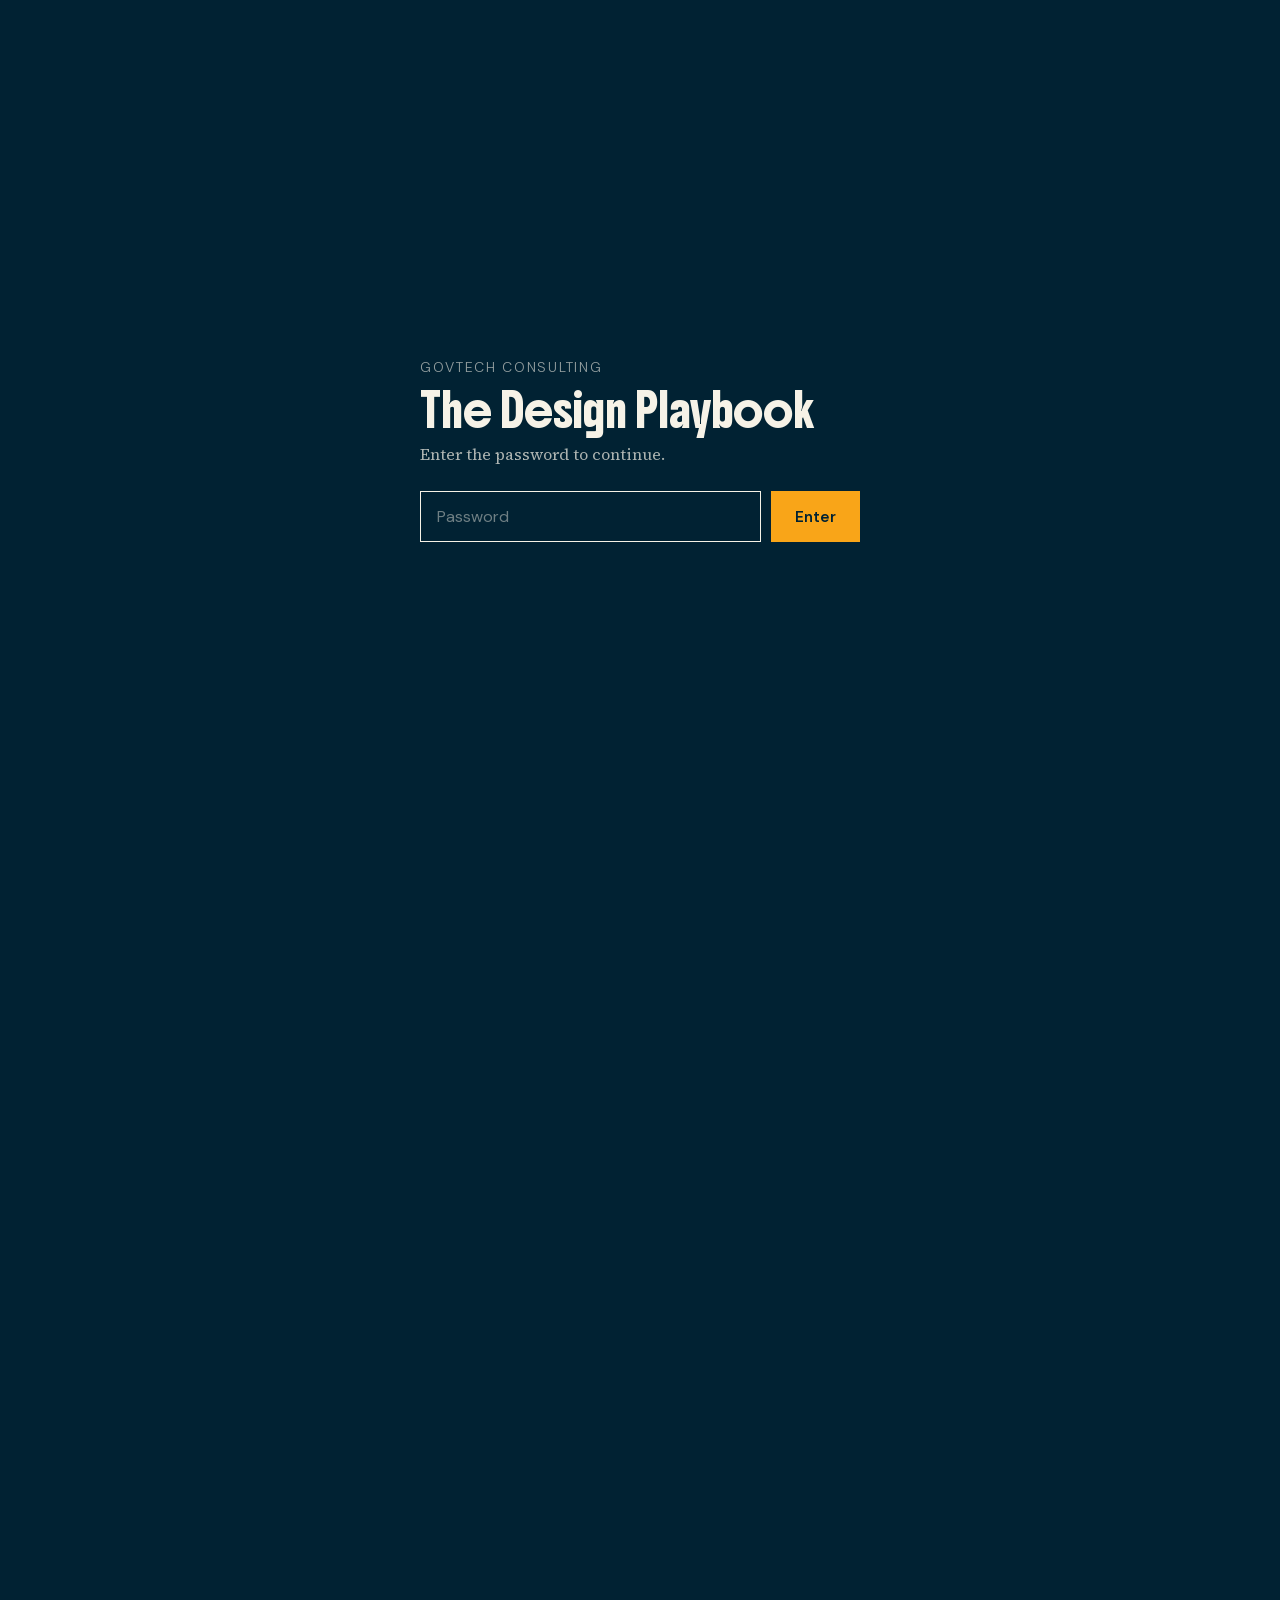
==== index.html @ 24e6a083 "Diagrams + chapter-5 bespoke art, open reader accordions - 3.1 & 4.0: replace the engagement-arc dia" ====
<!DOCTYPE html>
<!-- html.js-pending: FOUC shield. Lifted by main.js once GSAP has set initial
     states, or by gate.js's 3 s safety timer if JS never boots. <noscript>
     removes it for JS-disabled visitors. See css/styles.css §FOUC shield. -->
<html lang="en" class="js-pending">
<head>
  <meta charset="UTF-8" />
  <meta name="viewport" content="width=device-width, initial-scale=1.0" />
  <title>The GTC Design Playbook — GovTech Consulting</title>
  <meta name="description" content="An outline for how we work, what we believe, and the outcomes we're agreeing to pursue together." />
  <link rel="icon" type="image/png" href="assets/favicon.png" />
  <link rel="preload" href="assets/fonts/DMSans.woff2" as="font" type="font/woff2" crossorigin />
  <link rel="preload" href="assets/fonts/Boldonse-Regular.woff2" as="font" type="font/woff2" crossorigin />
  <link rel="preload" href="assets/fonts/SourceSerif4.woff2" as="font" type="font/woff2" crossorigin />
  <link rel="preload" href="assets/playbook_logo.svg" as="image" />
  <!-- FOUC shield: while html.js-pending is set, hide every above-the-fold piece
       the landing animates in. Painted at parse time, before css/styles.css even
       loads, so the first frame is just chalk. Removed when main.js lifts the
       class (or when gate.js's safety timeout fires). -->
  <style id="fouc-shield">
    html.js-pending body { background: var(--chalk, #f6f1e6); }
    html.js-pending .eyebrow,
    html.js-pending .lockup,
    html.js-pending .lockup-row,
    html.js-pending .cloud,
    html.js-pending #arrow,
    html.js-pending .home-logo,
    html.js-pending .home-cards,
    html.js-pending .pinwheel { opacity: 0 !important; visibility: hidden !important; }
  </style>
  <noscript><style>
    html.js-pending .eyebrow, html.js-pending .lockup, html.js-pending .lockup-row,
    html.js-pending .cloud, html.js-pending #arrow, html.js-pending .home-logo, html.js-pending .home-cards
      { opacity: 1 !important; visibility: visible !important; }
  </style></noscript>
  <link rel="stylesheet" href="css/styles.css" />
  <script src="js/gate.js"></script>
</head>
<body>
  <!-- ScrollSmoother wrapper — the pinned hero lives inside; the fixed pinwheel stays outside -->
  <div id="smooth-wrapper">
    <div id="smooth-content">
  <main>
    <!-- ───────────────────────── HOME (load: pinwheel aligns to lockup · scroll: cover scales away, clouds parallax down into the intro) ───────────────────────── -->
    <section class="hero" id="hero">
      <!-- Clouds — Rectangle_*.svg gradient blocks, blurred + gently drifting across the sky.
           Direct child of .hero (NOT .hero__stage) so the scroll parallax can carry them
           past the stage's overflow clip into the top of the intro section. -->
      <div class="clouds" aria-hidden="true">
        <img class="cloud cloud--1" src="assets/Rectangle_1.svg" alt="" />
        <img class="cloud cloud--2" src="assets/Rectangle_2.svg" alt="" />
        <img class="cloud cloud--3" src="assets/Rectangle_3.svg" alt="" />
        <img class="cloud cloud--4" src="assets/Rectangle_4.svg" alt="" />
        <img class="cloud cloud--5" src="assets/Rectangle_5.svg" alt="" />
      </div>

      <div class="hero__stage" id="stage">

        <p class="eyebrow eyebrow--top">govtech consulting</p>

        <!-- Centred lockup: pinwheel slot (fixed traveler aligns here) + the title -->
        <div class="lockup-row" id="lockupRow">
          <span class="pinwheel-slot" id="pinwheelSlot" aria-hidden="true"></span>
          <h1 class="lockup">The GTC Design<br />Playbook</h1>
        </div>

        <img class="arrow" id="arrow" src="assets/arrow.svg" alt="" aria-hidden="true" />

      </div>
    </section>

    <!-- ───────────────────────── INTRO (Figma 2082-2203) — headline + welcome copy + shelf.
         In-flow full-viewport section; the hero's clouds parallax down to settle along its
         top edge. Headline words rise out of masked lines once on enter (introScene). ───────────────────────── -->
    <section class="intro" id="intro">
      <div class="intro__row">
        <h2 class="intro__headline" id="introHeadline">
          <span class="line"><span class="word">We</span> <span class="word">don&rsquo;t</span> <span class="word">wait</span> <span class="word">for</span> <span class="word">the</span> <span class="word">wind.</span></span>
          <span class="line"><span class="word">We</span> <span class="word">steer</span> <span class="word">the</span> <span class="word">motion.</span></span>
        </h2>
        <div class="intro__col">
          <p class="intro__copy">In a landscape of perpetual change, we are proactively redefining discovery, design, and development. As a result, we created this playbook as a living draft, constantly refining our speed and direction as we adapt to new challenges together. Because design never stands still, neither do we.</p>
          <button class="intro__explore" type="button" data-about-open>
            <span>Sail through</span>
            <span class="intro__explore-icon" aria-hidden="true">
              <svg width="12" height="12" viewBox="0 0 16 16" focusable="false">
                <path d="M3 8h9M9 4l4 4-4 4" stroke="currentColor" stroke-width="1.6" stroke-linecap="round" stroke-linejoin="round" fill="none" />
              </svg>
            </span>
          </button>
        </div>
      </div>

      <!-- Section books — rise in when the shelf scrolls into view, settle flush to the bottom -->
      <div class="home-shelf" id="homeShelf" aria-label="Playbook sections">
          <!-- decorative gray book-spines (vectors), one cluster per gap region -->
          <div class="shelf__spines" aria-hidden="true">
            <img class="spine" src="assets/book_element_1.svg" alt="" style="--x:-23px; --w:15px;" />
            <img class="spine" src="assets/book_element_2.svg" alt="" style="--x:198px; --w:69px;" />
            <img class="spine" src="assets/book_element_3.svg" alt="" style="--x:473px; --w:76px;" />
            <img class="spine" src="assets/book_element_4.svg" alt="" style="--x:753px; --w:72px;" />
            <img class="spine" src="assets/book_element_2.svg" alt="" style="--x:1032px; --w:69px;" />
            <!-- trailing spine — right of book 5, kept within the 1300px shelf math -->
            <img class="spine" src="assets/book_element_5.svg" alt="" style="--x:1306px; --w:33px;" />
          </div>

          <!-- Book 0 — Foreword: RETIRED 2026-07 (Foreword hidden site-wide, kept for revert).
               Re-add here + restore --book-x offsets below (shift each +278px) and SHELF_W to
               revive. -->
          <!--
          <button class="book book--interactive book--0" type="button" data-book data-href="/playbook.html" style="--book-x:0px;">
            <span class="book__inner">
              <span class="book__num">0</span>
              <span class="book__rule" aria-hidden="true"></span>
              <span class="book__title">Foreword</span>
              <span class="book__updated">Last updated:<br />2 May 2026</span>
              <span class="book__icon">
                <img class="book__icon-base" src="assets/menu_0.svg" alt="" />
                <img class="book__icon-hover" src="assets/menu_0_hover.svg" alt="" aria-hidden="true" />
              </span>
            </span>
          </button>
          -->

          <!-- Book 1 — interactive (About GovTech Consulting) -->
          <button class="book book--interactive book--1" type="button" data-book data-href="/chapter-1" style="--book-x:0px;">
            <span class="book__inner">
              <span class="book__num">1</span>
              <span class="book__rule" aria-hidden="true"></span>
              <span class="book__title">About GovTech<br />Consulting</span>
              <span class="book__updated">Last updated:<br />6 Jul 2026</span>
              <span class="book__icon">
                <img class="book__icon-base" src="assets/menu_1.svg" alt="" />
                <img class="book__icon-hover" src="assets/menu_1_hover.svg" alt="" aria-hidden="true" />
              </span>
            </span>
          </button>

          <!-- Book 2 — interactive (Our Point of View) -->
          <button class="book book--interactive book--2" type="button" data-book data-href="/chapter-2" style="--book-x:278px;">
            <span class="book__inner">
              <span class="book__num">2</span>
              <span class="book__rule" aria-hidden="true"></span>
              <span class="book__title">Our Point<br />of View</span>
              <span class="book__updated">Last updated:<br />2 May 2026</span>
              <span class="book__icon">
                <img class="book__icon-base" src="assets/menu_2.svg" alt="" />
                <img class="book__icon-hover" src="assets/menu_2_hover.svg" alt="" aria-hidden="true" />
              </span>
            </span>
          </button>

          <!-- Book 3 — interactive (Our Approach) -->
          <button class="book book--interactive book--3" type="button" data-book data-href="/chapter-3" style="--book-x:556px;">
            <span class="book__inner">
              <span class="book__num">3</span>
              <span class="book__rule" aria-hidden="true"></span>
              <span class="book__title">Our<br />Approach</span>
              <span class="book__updated">Last updated:<br />2 May 2026</span>
              <span class="book__icon">
                <img class="book__icon-base" src="assets/menu_3.svg" alt="" />
                <img class="book__icon-hover" src="assets/menu_3_hover.svg" alt="" aria-hidden="true" />
              </span>
            </span>
          </button>

          <!-- Book 4 — interactive (Stages of Engagement) -->
          <button class="book book--interactive book--4" type="button" data-book data-href="/chapter-4" style="--book-x:834px;">
            <span class="book__inner">
              <span class="book__num">4</span>
              <span class="book__rule" aria-hidden="true"></span>
              <span class="book__title">The Stages of<br />an Engagement</span>
              <span class="book__updated">Last updated:<br />2 May 2026</span>
              <span class="book__icon">
                <img class="book__icon-base" src="assets/menu_4.svg" alt="" />
                <img class="book__icon-hover" src="assets/menu_4_hover.svg" alt="" aria-hidden="true" />
              </span>
            </span>
          </button>

          <!-- Book 5 — interactive (How We Work) -->
          <button class="book book--interactive book--5" type="button" data-book data-href="/chapter-5" style="--book-x:1112px;">
            <span class="book__inner">
              <span class="book__num">5</span>
              <span class="book__rule" aria-hidden="true"></span>
              <span class="book__title">How We<br />Work</span>
              <span class="book__updated">Last updated:<br />6 Jul 2026</span>
              <span class="book__icon">
                <img class="book__icon-base" src="assets/menu_5.svg" alt="" />
                <img class="book__icon-hover" src="assets/menu_5_hover.svg" alt="" aria-hidden="true" />
              </span>
            </span>
          </button>
        </div>
    </section>

    <!-- Mobile playbook cards — shown ≤768px in place of the rising-books shelf. Static,
         tap-to-navigate (no hover/physics); each card has a CSS spine ledge below it.
         Hidden on desktop, where #homeShelf is used instead. -->
    <nav class="home-cards" aria-label="Playbook sections">
      <!-- Foreword card: RETIRED 2026-07 (kept for revert).
      <a class="home-card" href="/playbook.html">
        <span class="home-card__icon"><img src="assets/menu_0.svg" alt="" /></span>
        <span class="home-card__num">0</span>
        <span class="home-card__rule" aria-hidden="true"></span>
        <span class="home-card__body"><span class="home-card__title">Foreword</span></span>
      </a>
      -->
      <a class="home-card" href="/chapter-1">
        <span class="home-card__icon"><img src="assets/menu_1.svg" alt="" /></span>
        <span class="home-card__num">1</span>
        <span class="home-card__rule" aria-hidden="true"></span>
        <span class="home-card__body"><span class="home-card__title">About GovTech Consulting</span></span>
      </a>
      <a class="home-card" href="/chapter-2">
        <span class="home-card__icon"><img src="assets/menu_2.svg" alt="" /></span>
        <span class="home-card__num">2</span>
        <span class="home-card__rule" aria-hidden="true"></span>
        <span class="home-card__body"><span class="home-card__title">Our Point of View</span></span>
      </a>
      <a class="home-card" href="/chapter-3">
        <span class="home-card__icon"><img src="assets/menu_3.svg" alt="" /></span>
        <span class="home-card__num">3</span>
        <span class="home-card__rule" aria-hidden="true"></span>
        <span class="home-card__body"><span class="home-card__title">Our Approach</span></span>
      </a>
      <a class="home-card" href="/chapter-4">
        <span class="home-card__icon"><img src="assets/menu_4.svg" alt="" /></span>
        <span class="home-card__num">4</span>
        <span class="home-card__rule" aria-hidden="true"></span>
        <span class="home-card__body"><span class="home-card__title">Stages of Engagement</span></span>
      </a>
      <a class="home-card" href="/chapter-5">
        <span class="home-card__icon"><img src="assets/menu_5.svg" alt="" /></span>
        <span class="home-card__num">5</span>
        <span class="home-card__rule" aria-hidden="true"></span>
        <span class="home-card__body"><span class="home-card__title">How We Work</span></span>
      </a>
    </nav>
  </main>
    </div><!-- /#smooth-content -->
  </div><!-- /#smooth-wrapper -->

  <!-- Fixed top-bar brand mark (same SVG as the chapter-page topbar). Lives OUTSIDE
       #smooth-wrapper so `position:fixed` stays viewport-anchored under ScrollSmoother
       (like the pinwheel traveler). Hidden until the user reaches the bottom of the
       page, then fades in and stays pinned (logoBar() in main.js). -->
  <div class="home-logo" aria-hidden="true">
    <img src="assets/playbook_logo.svg" alt="The GTC Design Playbook" />
  </div>

  <!-- ─────────── "About this playbook" popup (Figma 2038:8068) ───────────
       Opened by the landing "Explore" button ([data-about-open]); fade/scale-in
       via GSAP (aboutModal() in main.js). Holds the retired Foreword's two
       sections. Sits OUTSIDE #smooth-wrapper so main can be made inert while open. -->
  <div class="about-modal" id="aboutModal" role="dialog" aria-modal="true"
       aria-labelledby="aboutModalTitle" hidden aria-hidden="true">
    <div class="about-modal__scrim" data-about-close aria-hidden="true"></div>
    <div class="about-modal__card" tabindex="-1">
      <button class="about-modal__close" type="button" data-about-close aria-label="Close">
        <svg width="20" height="20" viewBox="0 0 20 20" aria-hidden="true" focusable="false">
          <path d="M4 4L16 16M16 4L4 16" stroke="currentColor" stroke-width="1.6" stroke-linecap="round" />
        </svg>
      </button>

      <div class="about-modal__title">
        <h2 id="aboutModalTitle">About this playbook</h2>
      </div>

      <div class="about-modal__content">
        <div class="about-modal__illus" aria-hidden="true">
          <img src="assets/about_modal_1.png" alt="" width="582" height="325" />
          <img src="assets/about_modal_2.png" alt="" width="582" height="325" />
        </div>
        <div class="about-modal__text">
          <section class="about-modal__row">
            <h3>For GTC Designers</h3>
            <p>This is not a manual for design mechanics, research techniques, or workshop instructions. Instead, it captures how we work, our point of view on where our craft is heading, and what it means to do this work in government, for the public, right now. Treat this playbook as a reference &mdash; somewhere to revisit, question, and build from as we keep learning.</p>
          </section>
          <hr class="about-modal__rule" />
          <section class="about-modal__row">
            <h3>For Friends of Design</h3>
            <p>Our playbook is open because no one should have to figure this out alone. As technology transforms our craft and we continue to experiment, we know shared learning is what helps the wider tech community move forward together. Whether you are a fellow designer, a partner, or just curious about how we work, this space exists to spark new conversations and shape our collective thinking as we build this future together.</p>
          </section>
        </div>
      </div>
    </div>
  </div>

  <script src="vendor/gsap.min.js"></script>
  <script src="vendor/ScrollTrigger.min.js"></script>
  <script src="vendor/ScrollSmoother.min.js"></script>
  <script src="vendor/CustomEase.min.js"></script>
  <script src="vendor/CustomWiggle.min.js"></script>
  <script type="module" src="js/main.js"></script>
</body>
</html>
---- css/styles.css ----
/* ============================================================================
   GTC — The Design Playbook
   Header build · tokens, type system, layout, motion base
   ========================================================================== */

/* ---------- Fonts ---------- */
@font-face {
  font-family: "Boldonse";
  src: url("../assets/fonts/Boldonse-Regular.woff2") format("woff2");
  font-weight: 400;
  font-style: normal;
  font-display: swap;
}
@font-face {
  font-family: "DM Sans";
  src: url("../assets/fonts/DMSans.woff2") format("woff2-variations");
  font-weight: 100 1000;
  font-stretch: 75% 125%;
  font-style: normal;
  font-display: swap;
}
@font-face {
  font-family: "Source Serif 4";
  src: url("../assets/fonts/SourceSerif4.woff2") format("woff2-variations");
  font-weight: 200 900;
  font-style: normal;
  font-display: swap;
}
@font-face {
  font-family: "Source Serif 4";
  src: url("../assets/fonts/SourceSerif4-Italic.woff2") format("woff2-variations");
  font-weight: 200 900;
  font-style: italic;
  font-display: swap;
}

/* ---------- Tokens ---------- */
:root {
  --midnight: #012233;
  --chalk: #f6f2e7;

  /* Menu palette (Figma) */
  --blue: #4f94cf;
  --orange: #f9a518;
  --gray3: #c7c7cc;
  --book-dark: rgba(27, 31, 38, 0.72);
  --book-grad: linear-gradient(180deg, #4f94cf 59.62%, #aed3ed 100%); /* interactive book bg */
  --book-soon: #585a5c;    /* book 4 "coming soon" */

  /* Flower-petal + page accents (Figma) */
  --sky: #73aae5;          /* blue petal */
  --pink: #f394be;         /* pink petal */
  --skeleton: #d9d9d9;     /* TOC placeholder bars */
  --toc-gray: rgba(27, 31, 38, 0.47); /* inactive TOC row */

  --font-display: "Boldonse", system-ui, sans-serif;
  --font-sans: "DM Sans", system-ui, sans-serif;
  --font-serif: "Source Serif 4", Georgia, serif;

  /* Reference width = 1440. Fluid scale helper. */
  --ref: 1440;

  /* Landing shelf geometry — MUST match SHELF_W / SHELF_PAD in js/main.js (fitShelf).
     The shelf (books 1–5) is --shelf-w wide, centred, and shrinks to fit within
     --shelf-pad of total side gutter. The intro row reuses these so its edges line
     up with the outermost books at every width. */
  --shelf-w: 1300px;
  --shelf-pad: 80px;
  /* Effective on-screen shelf/content width: min(1300px, viewport − 80px). */
  --shelf-width: min(var(--shelf-w), 100% - var(--shelf-pad));

  /* Title sizing (Opening_Title.svg native = 606 × 230) */
  --title-w: min(606px, 80vw);

  --ease-out: cubic-bezier(0.22, 1, 0.36, 1);
}

/* ---------- Reset ---------- */
*,
*::before,
*::after { box-sizing: border-box; }

html { -webkit-text-size-adjust: 100%; }

body {
  margin: 0;
  background: var(--chalk);
  color: var(--midnight);
  font-family: var(--font-sans);
  font-optical-sizing: auto;
  font-variation-settings: "opsz" 14;
  -webkit-font-smoothing: antialiased;
  text-rendering: optimizeLegibility;
  overflow-x: hidden;
}

img { display: block; max-width: 100%; }

/* Chrome/Safari let you click-drag images & SVGs out as ghost drag images — kill that
   so pressing on any graphic never starts a native drag (books, spines, icons, art). */
img, svg {
  -webkit-user-drag: none;
  user-select: none;
}

/* ============================================================================
   TYPE SYSTEM  (letterSpacing tokens are % of font-size)
   ========================================================================== */

/* Subheading / eyebrow — DM Sans Light 20 / +2% / uppercase */
.eyebrow {
  margin: 0;
  font-family: var(--font-sans);
  font-weight: 300;
  font-size: clamp(0.75rem, 1.39vw, 1.25rem);
  line-height: 1;
  letter-spacing: 0.02em;
  text-transform: uppercase;
  color: var(--midnight);
}

/* Subtitle — DM Sans Medium 20 / 0 */
.subtitle {
  margin: 0;
  font-family: var(--font-sans);
  font-weight: 500;
  font-size: clamp(0.9375rem, 1.39vw, 1.25rem);
  line-height: 1.3;
  letter-spacing: 0;
  text-align: center;
}

/* Heading — DM Sans Bold 64 / 100% / −2% */
.heading {
  margin: 0;
  font-family: var(--font-sans);
  font-weight: 700;
  font-size: clamp(1.9rem, 3.05vw, 2.75rem);
  line-height: 1.04;
  letter-spacing: -0.02em;
  color: var(--midnight);
}

/* Body — Source Serif 4 Regular 16 / normal / −0.16px */
.body {
  font-family: var(--font-serif);
  font-weight: 400;
  font-size: 16px;
  line-height: normal;
  letter-spacing: -0.16px;
  color: #000;
}
.body p { margin: 0 0 1.5em; }
.body p:last-child { margin-bottom: 0; }

/* Quote — Source Serif 4 Italic 16 / normal / −0.16px */
.body__italic {
  font-style: italic;
  font-size: 16px;
  line-height: normal;
  letter-spacing: -0.16px;
  color: #000;
  margin-top: 2em !important;
}

/* ============================================================================
   HERO  (Cover 1 → reveal stage)  · reference frame 1440 × 1024
   ========================================================================== */
/* Landing only: kill the vertical rubber-band / scroll-chaining bounce so the
   cover→intro glide (ScrollSmoother) never overscrolls past the ends. */
html:has(#hero),
html:has(#hero) body {
  overscroll-behavior-y: none;
}

.hero {
  position: relative;
  height: 100svh;
  width: 100%;
  /* Clouds live directly under .hero (outside the stage clip) so their scroll parallax
     can carry them down over the intro. Their drift wraps past the right edge — clip x
     only (`clip` is the one value that pairs with visible-y; `hidden` would clip both). */
  overflow-x: clip;
}

.hero__stage {
  position: absolute;
  inset: 0;
  overflow: hidden;
}

/* Eyebrow — Figma top:49 / 1024 ≈ 4.78% (centred without transform, GSAP-safe) */
.eyebrow--top {
  position: absolute;
  top: 4.78vh;
  left: 0;
  right: 0;
  z-index: 2;
  text-align: center;
  white-space: nowrap;
}

/* Clouds — Rectangle_*.svg gradient blocks (0.3 opacity baked in), softly blurred and
   slowly drifting (cloudDrift in main.js). Positions = Figma visible top-left of each. */
.clouds {
  position: absolute;
  inset: 0;
  z-index: 0;
  pointer-events: none;
  will-change: transform; /* container `y` = scroll parallax (cloudDrift); children own x/scale/opacity */
}
.cloud {
  --enter: 0;            /* load-in factor (0→1, raised by loadTl); ×edge-fade = opacity */
  position: absolute;
  height: auto;
  filter: blur(5px);
  will-change: transform, opacity;
}
.cloud--1 { left: 0;       top: 0;       width: 31.25vw; }  /* R1 (0,0) blue */
.cloud--2 { left: 14.17%;  top: 14.26vh; width: 31.25vw; }  /* R2 (204,146) orange */
.cloud--3 { left: 45.62%;  top: 0;       width: 31.25vw; }  /* R3 (657,−67→0) orange */
.cloud--4 { left: 57.57%;  top: 18.46vh; width: 31.25vw; }  /* R4 (829,189) orange */
.cloud--5 { left: 66.8%;   top: 4.78vh;  width: 33.19vw; }  /* R5 (962,49) blue */

/* Lockup row — pinwheel slot + title, centred as a group; shifts up on scroll (GSAP y).
   CSS centres it; main.js sets xPercent/yPercent so GSAP owns the transform. */
.lockup-row {
  position: absolute;
  left: 50%;
  top: 50%;
  z-index: 2;
  transform: translate(-50%, -50%);
  display: flex;
  align-items: center;
  gap: clamp(12px, 1.67vw, 24px);
  will-change: transform;
}
/* Slot — the 298² square the fixed pinwheel traveler aligns to (invisible spacer). */
.pinwheel-slot {
  display: block;
  flex: 0 0 auto;
  width: clamp(190px, 20.7vw, 298px);
  aspect-ratio: 1 / 1;
}
/* Title — Boldonse 55 / navy / +0.55px / uppercase, two lines (Figma line-height 85px). */
.lockup {
  margin: 0;
  font-family: var(--font-display);
  font-weight: 400;
  font-size: clamp(30px, 3.82vw, 55px);
  line-height: 1.45;
  letter-spacing: 0.01em;
  text-transform: uppercase;
  color: var(--midnight);
  white-space: nowrap;
}

/* Top-left brand mark — a FIXED top bar (same SVG as the chapter-page topbar),
   body-level so `fixed` holds under ScrollSmoother. Hidden until the user reaches the
   bottom of the page, then faded in + kept pinned by logoBar() in main.js. */
.home-logo {
  position: fixed;
  top: clamp(28px, 4.7vh, 48px);
  left: clamp(22px, 3.3vw, 48px);
  z-index: 40;
  width: clamp(112px, 9.9vw, 142px);
  line-height: 0;
  pointer-events: none;
}
.home-logo img { width: 100%; height: auto; display: block; }

/* ============================================================================
   INTRO SECTION  (Figma 2082-2203) — in-flow full-viewport section below the
   cover: Boldonse headline hard-left + serif welcome column hard-right, the
   book shelf flush to the bottom. The hero's clouds parallax down over its top.
   ========================================================================== */
.intro {
  position: relative;
  min-height: 100svh;
  overflow: hidden;                    /* clips the parked (below-fold) books so they
                                          never extend the document past the section */
  padding-inline: 0;                   /* the row sets its own width so its `100%` = the
                                          viewport; horizontal gutters come from the row's
                                          margin (matching the shelf). Mobile re-adds pad. */
  /* Vertically centre the headline + copy in the band BETWEEN the fixed top-bar logo
     and the shelf: reserve the logo band at top + the shelf band at bottom, then centre
     the row in what's left. No background — the chalk body shows through and the clouds
     settle along the top. */
  display: flex;
  flex-direction: column;
  justify-content: center;
  padding-top: clamp(80px, 11vh, 112px);       /* reserves the top-bar logo band */
  padding-bottom: 340px;                        /* reserves the bottom shelf band */
}
.intro__row {
  /* Match the shelf: same width + centring, so the headline's left edge aligns with
     book 1 and the copy's right edge aligns with book 5 at every width. */
  width: var(--shelf-width);           /* min(1300px, 100% − 80px) — shared with .home-shelf */
  margin-inline: auto;
  display: flex;
  justify-content: space-between;
  align-items: flex-start;
  gap: clamp(24px, 4vw, 64px);
  /* vertical position comes from the section's flex centering (no top padding) */
}
/* Headline — Boldonse 54/80 (Figma), sentence case (no uppercase transform).
   ALWAYS exactly two lines: each `.line` is `white-space:nowrap`, and fitHeadline()
   in main.js scales this shared `font-size` down (capped ≤54px) so the longest line
   fits the space beside the copy column at any width. The `clamp` here is only a
   no-JS fallback — JS sets an inline `font-size` that overrides it. */
.intro__headline {
  margin: 0;
  font-family: var(--font-display);
  font-weight: 400;
  font-size: clamp(40px, 3.4vw, 54px);          /* fallback; JS fits the real size (never < 40) */
  line-height: 1.48;                            /* 80 / 54 */
  letter-spacing: -0.3px;
  color: var(--midnight);
}
/* Boldonse's tall caps + descenders overflow the line box, so a bare overflow:hidden
   clip cuts the glyph tops/bottoms — pad the clip box vertically to give them room
   (same rationale as the retired .intro__head wipe). Words rise inside each line;
   `nowrap` keeps each line to a single row so the title never breaks. */
.intro__headline .line {
  display: block;
  overflow: hidden;
  white-space: nowrap;
  padding-block: 0.2em;
  margin-block: -0.2em;                /* reclaim the pad so the two lines sit at 80px */
}
/* Wrap mode (phones too narrow for a two-line 40px title): fitHeadline() adds this so
   the title wraps instead of shrinking below 40px. The per-line clip mask can't hold
   multiple rows, so drop it — introScene reveals with a plain fade in this mode. */
.intro__headline--wrap .line {
  overflow: visible;
  white-space: normal;
  padding-block: 0;
  margin-block: 0;
}
.intro__headline .word { display: inline-block; will-change: transform; }
/* Right column — Figma 421px: welcome copy + Explore link. */
.intro__col {
  width: min(421px, 100%);
  flex: 0 0 auto;
  display: flex;
  flex-direction: column;
  gap: 24px;
}
.intro__copy {
  margin: 0;
  font-family: var(--font-serif);
  font-weight: 400;
  font-size: 15px;
  line-height: 1.5;
  letter-spacing: -0.32px;
  color: #000;
}
/* "Explore →" — text + midnight arrow chip; opens the About-this-playbook popup. */
.intro__explore {
  appearance: none;
  border: 0;
  background: none;
  padding: 0;
  margin: 0;
  align-self: flex-start;
  display: inline-flex;
  align-items: center;
  gap: 12px;
  cursor: pointer;
  font-family: var(--font-sans);
  font-weight: 500;
  font-size: 16px;
  color: var(--midnight);
}
.intro__explore-icon {
  width: 19px;
  height: 19px;
  display: inline-flex;
  align-items: center;
  justify-content: center;
  background: var(--midnight);
  color: #fff;
  transition: background 0.2s ease, color 0.2s ease;
}
.intro__explore:hover .intro__explore-icon,
.intro__explore:focus-visible .intro__explore-icon {
  background: var(--orange);
  color: var(--midnight);
}

/* Arrow — Figma top:934 / 1024 ≈ 91.2% ; native 57 × 45 */
.arrow {
  position: absolute;
  top: 91.2vh;
  left: 0;
  right: 0;
  z-index: 2;
  width: clamp(40px, 3.96vw, 57px);
  height: auto;
  margin-inline: auto;
}

/* ============================================================================
   HOME SHELF  (section books — rise in on scroll, settle flush to the bottom)
   Reuses the .book / .spine system; same 1022px centred group as the menu shelf.
   ========================================================================== */
.home-shelf {
  position: absolute;
  left: 50%;
  bottom: 0;
  z-index: 2;
  width: var(--shelf-w);             /* 1300px = 5×188 + 4×90; shared with .intro__row */
  height: 340px;
  /* --shelf-scale is set by fitShelf() in main.js so the whole shelf scales down to
     fit narrow viewports (origin bottom-centre → stays centred + flush to the floor). */
  transform-origin: 50% 100%;
  transform: translateX(-50%) scale(var(--shelf-scale, 1));
}
/* Home books use a smaller icon than the menu → room for the date + clear spacing. */
.home-shelf .book__icon { width: 70px; height: 70px; }
/* Drop book 4's "(Coming soon)" down to the same level as the dates on books 1–3. */
.home-shelf .book__soon { margin-top: 46px; }

/* "Last updated:" line — hidden for now (kept in markup for easy re-enable). */
.book__updated {
  display: none;
  position: absolute;
  top: 208px;
  left: 50%;
  transform: translateX(-50%);
  width: 140px;
  text-align: center;
  font-family: var(--font-serif);
  font-style: italic;
  font-weight: 400;
  font-size: 13px;
  line-height: 1.3;
  letter-spacing: 0;
  color: rgba(246, 242, 231, 0.85);
}

/* ============================================================================
   PINWHEEL TRAVELER  (fixed, JS-controlled — rises in on load and aligns to
   the lockup slot, then idles spinning in the "wind")
   ========================================================================== */
.pinwheel {
  position: fixed;
  left: 0;
  top: 0;
  z-index: 5;
  pointer-events: none;
  will-change: transform;
}
.pinwheel__spin {
  width: 100%;
  transform-origin: 50% 50%;
  will-change: transform;
}
.pinwheel__spin img { width: 100%; height: auto; }

/* Load: the eyebrow / title / clouds / arrow stay hidden on bare chalk while the
   pinwheel rises + spins; the load timeline (main.js) reveals them once it settles.
   The intro pieces below the fold start hidden until introScene plays them in.
   Reduced motion shows everything immediately. (All home-only selectors.) */
.js .eyebrow--top,
.js .lockup,
.js .cloud,
.js #arrow { opacity: 0; }
.js .home-logo,
.js .intro__copy,
.js .intro__explore { opacity: 0; }
.js .intro__headline .word { transform: translateY(118%); }            /* masked hide (clip) */
.js .intro__headline--wrap .word { transform: none; opacity: 0; }       /* wrap mode → opacity hide */
@media (prefers-reduced-motion: reduce) {
  /* No pin any more — the cover and the intro are both real in-flow content, so
     nothing needs hiding: show every state statically. */
  .js .eyebrow--top,
  .js .lockup,
  .js .cloud,
  .js #arrow,
  .js .home-logo,
  .js .intro__copy,
  .js .intro__explore { opacity: 1; }
  .js .intro__headline .word,
  .js .intro__headline--wrap .word { transform: none; opacity: 1; }
}

/* ============================================================================
   MAGNETIC BUTTON COMPONENT  ("True button")
   .mag-zone = the magnetic field · .mag-btn = pill (transform target) wrapping a
   .mag-btn__bg fill layer + a .label. On hover the pill and label parallax toward
   the cursor at different strengths (see magneticButtons() in main.js).
   Variants: --explore (Figma 2008:147 pill) · --back (menu back button).
   ========================================================================== */
.mag-zone {
  display: flex;
  align-items: center;
  justify-content: center;
}
.mag-btn {
  position: relative;
  display: flex;
  align-items: center;
  justify-content: center;
  border: none;
  border-radius: 999px;
  background: transparent;          /* fill lives on .mag-btn__bg */
  overflow: hidden;                 /* clip the parallaxing label to the pill */
  cursor: pointer;
  will-change: transform;
}
.mag-btn__bg {
  position: absolute;
  inset: 0;
  z-index: 0;
  border-radius: inherit;
}
.mag-btn .label {
  position: relative;
  z-index: 1;
  pointer-events: none;
  font-family: var(--font-sans);
  line-height: normal;
  text-transform: uppercase;
  white-space: nowrap;
  will-change: transform;
}
.mag-btn:focus-visible { outline: 2px solid var(--midnight); outline-offset: 4px; }

/* ============================================================================
   MENU  (right-side drawer overlay) — scrim + a chalk card that swipes in from the
   right. On close the chapter rows fall away while the card fades (see menuScene in
   js/main.js). One shared block per page (playbook + chapter pages). The bookshelf
   .book system below is kept — index.html's landing shelf still uses it.
   ========================================================================== */
.menu {
  position: fixed;
  inset: 0;
  z-index: 50;
  display: block;
}
.menu[hidden] { display: none; }

/* Dimmed backdrop — click to close (carries data-menu-close). */
.menu__scrim {
  position: absolute;
  inset: 0;
  background: rgba(1, 34, 51, 0.4);   /* midnight scrim */
  cursor: pointer;
}

/* The drawer — a floating card pinned to the top-right with even spacing, sized to
   its contents. overflow:visible so the rows can fall past it on close. The chalk
   panel itself is the ::before layer, faded independently of the falling rows via
   the GSAP-driven --card-bg-o (kept off the rows so they stay solid as they drop). */
.menu__drawer {
  --card-bg-o: 1;
  position: absolute;
  top: 16px;
  right: 16px;
  bottom: auto;
  width: clamp(320px, 92vw, 440px);
  color: var(--midnight);
  padding: clamp(20px, 3vh, 28px);
  overflow: visible;
  outline: none;
}
.menu__drawer::before {
  content: "";
  position: absolute;
  inset: 0;
  z-index: 0;
  background: var(--chalk);
  border-radius: 16px;                                 /* all four corners */
  box-shadow: 0 18px 50px rgba(1, 34, 51, 0.18);
  opacity: var(--card-bg-o, 1);
}

.menu__eyebrow {
  position: relative;
  z-index: 1;
  margin: 0 0 clamp(16px, 3.5vh, 30px);
  font-family: var(--font-sans);
  font-weight: 300;
  font-size: 14px;
  letter-spacing: 0.12em;
  text-transform: uppercase;
  color: var(--midnight);
  opacity: 0.6;
}

.menu__list {
  position: relative;
  z-index: 1;                /* above the ::before card so falling rows stay on top */
  list-style: none;
  margin: 0;
  padding: 0;
  display: flex;
  flex-direction: column;
}

/* A chapter row — mono icon left, number + title right. */
.menu__row {
  display: flex;
  align-items: center;
  gap: 18px;
  padding: clamp(14px, 2vh, 20px) 8px;
  text-decoration: none;
  color: var(--midnight);
  border-bottom: 1px solid rgba(1, 34, 51, 0.1);
  border-radius: 10px;
  transition: background 0.25s ease, color 0.25s ease, transform 0.25s ease;
}
.menu__item:last-child .menu__row { border-bottom: 0; }

.menu__icon {
  position: relative;
  flex: 0 0 auto;
  width: 56px;
  height: 56px;
}
.menu__icon img {
  position: absolute;
  inset: 0;
  width: 100%;
  height: 100%;
  object-fit: contain;
}
.menu__icon-hover { opacity: 0; transition: opacity 0.25s ease; }

.menu__text {
  display: flex;
  flex-direction: column;
  gap: 3px;
}
.menu__num {
  font-family: var(--font-sans);
  font-weight: 500;
  font-size: 12px;
  letter-spacing: 0.14em;
  opacity: 0.5;
}
.menu__title {
  font-family: var(--font-sans);
  font-weight: 600;
  font-size: clamp(18px, 2.4vw, 22px);
  line-height: 1.15;
  letter-spacing: -0.01em;
}
.menu__soon {
  font-family: var(--font-sans);
  font-weight: 500;
  font-size: 12px;
  opacity: 0.6;
  margin-top: 2px;
}

/* Hover / focus — orange accent, colour icon, slight nudge (interactive rows only). */
@media (hover: hover) {
  a.menu__row:hover {
    background: rgba(249, 165, 24, 0.1);
    color: var(--orange);
    transform: translateX(4px);
  }
  a.menu__row:hover .menu__icon-hover { opacity: 1; }
  a.menu__row:hover .menu__num { opacity: 0.85; }
}
a.menu__row:focus-visible {
  outline: 3px solid var(--orange);
  outline-offset: 2px;
  color: var(--orange);
}
a.menu__row:focus-visible .menu__icon-hover { opacity: 1; }

.menu__row--soon { opacity: 0.45; cursor: default; }

/* Decorative gray book-spines (the book_element_*.svg vectors), behind the books,
   bottom-aligned and shorter (294px) than the 340px cards. Placed in the 5 gaps. */
.shelf__spines { position: absolute; inset: 0; z-index: 0; }
.spine {
  position: absolute;
  bottom: 0;
  left: var(--x);
  width: var(--w);
  height: 294px;
}

/* ---- Book card (188 × 340, sharp corners) ---- */
.book {
  position: absolute;
  bottom: 0;
  left: var(--book-x);
  width: 188px;
  height: 340px;
  z-index: 1;
  padding: 0;
  border: 0;
  border-radius: 0;                  /* sharp corners */
  background: var(--book-grad);
  cursor: pointer;
  font: inherit;
  color: inherit;
  text-align: left;
  will-change: transform;
  transition: background 0.3s ease;
}
.book--soon { background: var(--book-soon); cursor: default; }

.book__inner {
  position: absolute;
  inset: 0;
  z-index: 1;                  /* content sits above the orange hover-fill overlay */
  overflow: hidden;
  will-change: transform;
}

/* Orange hover fill — a separate layer faded via opacity, so the change reads as a
   smooth cross-fade (a gradient→solid `background` transition can't interpolate). */
.book--interactive::before {
  content: "";
  position: absolute;
  inset: 0;
  z-index: 0;
  background: var(--orange);
  opacity: 0;
  transition: opacity 0.45s ease;
  pointer-events: none;
}

.book__num {
  position: absolute;
  top: 30px;
  left: 0;
  right: 0;
  text-align: center;
  font-family: var(--font-display);
  font-weight: 400;
  font-size: 36px;
  line-height: 1;
  color: var(--chalk);
}
.book__rule {
  position: absolute;
  top: 98px;
  left: 50%;
  transform: translateX(-50%);
  width: 140px;
  height: 2px;
  background: rgba(246, 242, 231, 0.55);
}
.book__title {
  position: absolute;
  top: 110px;
  left: 50%;
  transform: translateX(-50%);
  width: 140px;
  text-align: center;
  font-family: var(--font-sans);
  font-weight: 700;
  font-size: 20px;
  line-height: 1.3;
  letter-spacing: -0.4px;
  color: #fff;
}
/* "(Coming soon)" — italic serif, matching the "Last updated" style. */
.book__soon {
  display: block;
  margin-top: 11px;
  font-family: var(--font-serif);
  font-style: italic;
  font-weight: 400;
  font-size: 13px;
  line-height: 1.3;
  letter-spacing: 0;
  text-transform: none;
  color: rgba(246, 242, 231, 0.85);
}
.book__icon {
  position: absolute;
  bottom: 22px;
  left: 50%;
  transform: translateX(-50%);
  width: 100px;
  height: 100px;
}
.book__icon img {
  position: absolute;
  inset: 0;
  width: 100%;
  height: 100%;
  object-fit: contain;
  transition: opacity 0.45s ease;
}
.book__icon-hover { opacity: 0; }

/* Hover (interactive books only) — colour + icon swap. The raise (y) and sway
   (rotation) are owned by GSAP; .is-hover is set by JS and mirrored by :hover. */
@media (hover: hover) {
  .book--interactive:hover::before,
  .book--interactive.is-hover::before { opacity: 1; }
  .book--interactive:hover .book__icon-base,
  .book--interactive.is-hover .book__icon-base { opacity: 0; }
  .book--interactive:hover .book__icon-hover,
  .book--interactive.is-hover .book__icon-hover { opacity: 1; }
}
.book--interactive:focus-visible { outline: 3px solid var(--midnight); outline-offset: 3px; }

/* ---------- Password gate (js/gate.js) ----------
   While locked, the <html> carries .gtc-locked: hide the page entirely and show
   only the fixed gate overlay. The site modules don't boot while locked, so this
   is purely a visual cover — nothing animates behind it. */
html.gtc-locked { background: var(--midnight); }
html.gtc-locked body { visibility: hidden; }   /* hide the page; gate re-shows itself below */

.gtc-gate {
  visibility: visible;                          /* override the hidden body */
  position: fixed;
  inset: 0;
  z-index: 9999;
  display: grid;
  place-items: center;
  padding: 24px;
  background: var(--midnight);
}
.gtc-gate__card {
  width: min(440px, 100%);
  text-align: left;
}
.gtc-gate__eyebrow {
  margin: 0 0 14px;
  font-family: var(--font-sans);
  font-weight: 300;
  font-size: 14px;
  letter-spacing: 0.12em;
  text-transform: uppercase;
  color: rgba(246, 242, 231, 0.6);
}
.gtc-gate__title {
  margin: 0 0 12px;
  font-family: var(--font-display);
  font-weight: 400;
  font-size: clamp(22px, 3.4vw, 32px);
  line-height: 1.3;
  color: var(--chalk);
}
.gtc-gate__hint {
  margin: 0 0 26px;
  font-family: var(--font-serif);
  font-size: 16px;
  color: rgba(246, 242, 231, 0.7);
}
.gtc-gate__row { display: flex; gap: 10px; }
.gtc-gate__input {
  flex: 1;
  min-width: 0;
  padding: 14px 16px;
  border: 1px solid rgba(246, 242, 231, 0.3);
  background: transparent;
  color: var(--chalk);
  font-family: var(--font-sans);
  font-size: 16px;
  outline: none;
}
.gtc-gate__input::placeholder { color: rgba(246, 242, 231, 0.45); }
.gtc-gate__input:focus { border-color: var(--chalk); }
.gtc-gate__btn {
  flex: none;
  padding: 14px 24px;
  border: 0;
  cursor: pointer;
  background: var(--orange);
  color: var(--midnight);
  font-family: var(--font-sans);
  font-weight: 600;
  font-size: 15px;
  letter-spacing: 0.02em;
  transition: background 0.2s ease;
}
.gtc-gate__btn:hover { background: #ffb733; }
.gtc-gate__error {
  margin: 16px 0 0;
  font-family: var(--font-sans);
  font-size: 14px;
  color: #ff9b9b;
}
.gtc-gate--shake .gtc-gate__card { animation: gtc-shake 0.4s; }
@keyframes gtc-shake {
  10%, 90% { transform: translateX(-2px); }
  20%, 80% { transform: translateX(4px); }
  30%, 50%, 70% { transform: translateX(-8px); }
  40%, 60% { transform: translateX(8px); }
}
@media (prefers-reduced-motion: reduce) {
  .gtc-gate--shake .gtc-gate__card { animation: none; }
}

/* ============================================================================
   MOBILE LANDING (≤768px) — replace the rising-books shelf with a static vertical
   stack of horizontal cards (icon · number · divider · title), each with a CSS
   "spine ledge" below it. No hover/physics (that all stays desktop-only). Scroll
   is fully native: cover → stacked intro section → cards.
   ========================================================================== */

/* Desktop: the mobile cards section is not rendered. */
.home-cards { display: none; }

/* ≤1200px — a two-line 40px title no longer fits beside the 421px copy column, so
   STACK the intro to one column: the title takes the full shelf-width (staying ≥40px far
   lower) and the copy sits beneath it. The shelf still shows here (down to 768px), so the
   top padding is trimmed to leave room above the reserved shelf band. */
@media (max-width: 1200px) {
  .intro { padding-top: clamp(64px, 8vh, 96px); }
  .intro__row {
    flex-direction: column;
    align-items: flex-start;          /* title + copy left-aligned to the shelf's left edge */
    gap: clamp(20px, 3vw, 36px);
  }
  .intro__col { width: min(421px, 100%); }   /* readable measure below the title */
}

@media (max-width: 768px) {
  /* Cover lockup — stack the pinwheel ABOVE the title so the wide "THE GTC DESIGN"
     line gets the full width and can't run off the edge. Side padding as a safety net. */
  .lockup-row {
    flex-direction: column;
    gap: clamp(10px, 3vw, 18px);
    max-width: 100vw;
    padding-inline: 20px;
    text-align: center;
  }
  .pinwheel-slot { width: clamp(92px, 24vw, 128px); }
  .lockup { font-size: clamp(20px, 6.4vw, 30px); line-height: 1.32; }

  /* Intro section stacks: headline above the copy column, cards flow right below
     (no shelf to reserve space for, so the section shrinks to its content). The shelf
     is hidden here, so the row drops the shelf-width cap and just fills the padded box. */
  .intro { min-height: auto; padding-block: 96px 12px; padding-inline: clamp(20px, 5.5vw, 32px); overflow: visible; }
  .intro__row { width: 100%; margin-inline: 0; flex-direction: column; gap: 28px; }
  .intro__headline { max-width: 100%; font-size: clamp(24px, 7vw, 34px); }
  .intro__col { width: 100%; }
  .home-logo { width: 104px; }   /* stays the fixed top bar; just a touch smaller */

  /* The desktop rising-books shelf is replaced by the cards below. */
  .home-shelf { display: none; }

  /* ---- The stacked cards ---- */
  .home-cards {
    display: flex;
    flex-direction: column;
    gap: 18px;
    margin: 0;
    padding: 6px clamp(16px, 5vw, 28px) clamp(48px, 12vw, 80px);
    background: var(--chalk);
  }
  .home-card {
    position: relative;
    display: flex;
    align-items: center;
    gap: clamp(10px, 3.4vw, 18px);
    padding-block: 32px;
    padding-inline: clamp(16px, 5vw, 26px);
    /* Horizontal gradient — lightest on the left, deepening to the right. */
    background: linear-gradient(90deg, #aed3ed 0%, #4f94cf 47.12%);
    color: #fff;
    text-decoration: none;
    -webkit-tap-highlight-color: transparent;
    transition: transform 0.18s ease, filter 0.18s ease;
  }
  .home-card--soon { background: var(--book-soon); }
  /* Press feedback (no hover/physics) for the interactive cards. */
  a.home-card:active { transform: scale(0.985); filter: brightness(1.04); }
  a.home-card:focus-visible { outline: 3px solid var(--midnight); outline-offset: 3px; }

  .home-card__icon {
    flex: 0 0 48px;
    width: 48px;
    height: 48px;
  }
  .home-card__icon img { width: 100%; height: 100%; object-fit: contain; display: block; }

  .home-card__num {
    flex: 0 0 auto;
    min-width: 28px;
    text-align: center;
    font-family: var(--font-display);
    font-weight: 400;
    font-size: 32px;
    line-height: 1;
    color: var(--chalk);
  }
  /* Vertical divider — fixed 40px tall, centred in the card. */
  .home-card__rule {
    flex: 0 0 3px;
    width: 3px;
    height: 40px;
    align-self: center;
    background: rgba(246, 242, 231, 0.55);
  }
  .home-card__body { flex: 1 1 auto; min-width: 0; }
  .home-card__title {
    font-family: var(--font-sans);
    font-weight: 700;
    font-size: clamp(15px, 4.2vw, 20px);
    line-height: 1.25;
    letter-spacing: -0.3px;
    color: #fff;
  }
  .home-card__soon {
    display: block;
    margin-top: 6px;
    font-family: var(--font-serif);
    font-style: italic;
    font-weight: 400;
    font-size: clamp(13px, 4vw, 16px);
    color: rgba(246, 242, 231, 0.85);
  }

}

/* ============================================================================
   ABOUT-THIS-PLAYBOOK POPUP  (Figma 2038:8068)
   Full-screen modal opened by the landing "Explore" button; holds the retired
   Foreword's two sections. Mechanics/animation in aboutModal() (js/main.js).
   ========================================================================== */
.about-modal {
  position: fixed;
  inset: 0;
  z-index: 100;
  overflow-y: auto;
  background: #fff;                         /* white full-screen surface (Figma) */
}
.about-modal[hidden] { display: none; }

/* Full-bleed click-to-close catcher (side gutters). */
.about-modal__scrim {
  position: fixed;
  inset: 0;
  cursor: pointer;
}

/* Full-width content, top-aligned, fixed sizing so it fits one screen (button visible). */
.about-modal__card {
  position: relative;
  min-height: 100%;
  width: 100%;
  padding: 40px;
  display: flex;
  flex-direction: column;
  justify-content: flex-start;
}
.about-modal__card:focus { outline: none; }

/* Close X - pinned to the viewport corner. */
.about-modal__close {
  position: fixed;
  top: 24px;
  right: 32px;
  z-index: 2;
  width: 42px;
  height: 42px;
  display: inline-flex;
  align-items: center;
  justify-content: center;
  border: 0;
  border-radius: 50%;
  background: none;
  color: var(--midnight);
  cursor: pointer;
  transition: background 0.2s ease;
}
.about-modal__close:hover,
.about-modal__close:focus-visible { background: rgba(1, 34, 51, 0.08); }

/* Header - left-aligned display title, no rule above; generous space below. */
.about-modal__title {
  margin: 0 0 48px;
}
.about-modal__title h2 {
  margin: 0;
  font-family: var(--font-display);
  font-weight: 400;
  font-size: 40px;
  line-height: 1;
  letter-spacing: -0.3px;
  color: var(--midnight);
}

/* Content - illustration (left) + two text sections (right); the sections split
   into equal halves that line up with the two stacked illustration blocks. */
.about-modal__content {
  flex: 1 1 auto;                          /* fill the remaining card height */
  display: flex;
  gap: 40px;
  align-items: stretch;
  min-height: 0;
}
.about-modal__illus {
  flex: 0 0 582px;
  min-width: 0;
  display: flex;
  flex-direction: column;
}
.about-modal__illus img {
  display: block;
  width: 100%;
  flex: 1 1 0;                             /* two blocks share the (now taller) column height */
  min-height: 0;
  object-fit: cover;
}

.about-modal__text {
  flex: 1 1 auto;
  min-width: 0;
  display: flex;
  flex-direction: column;
}
.about-modal__row {
  display: flex;
  gap: 32px;
  align-items: flex-start;               /* heading + body hug the top of each half */
  flex: 1 1 0;                           /* two equal halves aligned to the illustration blocks */
}
.about-modal__row:first-of-type { padding-bottom: 24px; }
.about-modal__row:last-of-type { padding-top: 24px; }
.about-modal__row h3 {
  flex: 0 0 230px;
  margin: 0;
  font-family: var(--font-sans);
  font-weight: 600;
  font-size: 22px;
  line-height: 1.25;
  letter-spacing: -0.2px;
  color: var(--midnight);
}
.about-modal__row p {
  flex: 1 1 auto;
  margin: 0;
  font-family: var(--font-serif);
  font-weight: 400;
  font-size: 16px;
  line-height: 1.5;
  letter-spacing: -0.32px;
  color: #000;
}
.about-modal__rule {
  height: 0;
  margin: 0;
  border: 0;
  border-top: 1px solid var(--midnight);
}

@media (max-width: 768px) {
  .about-modal__card { padding: 72px 20px 32px; }
  .about-modal__title { margin-bottom: 28px; }
  .about-modal__title h2 { font-size: 28px; }
  .about-modal__content { flex-direction: column; gap: 22px; }
  .about-modal__illus { flex-basis: auto; width: 100%; }
  .about-modal__text { flex-basis: auto; width: 100%; }
  .about-modal__row { flex-direction: column; gap: 8px; flex-basis: auto; }
  .about-modal__row:first-of-type { padding-bottom: 20px; }
  .about-modal__row:last-of-type { padding-top: 20px; }
}
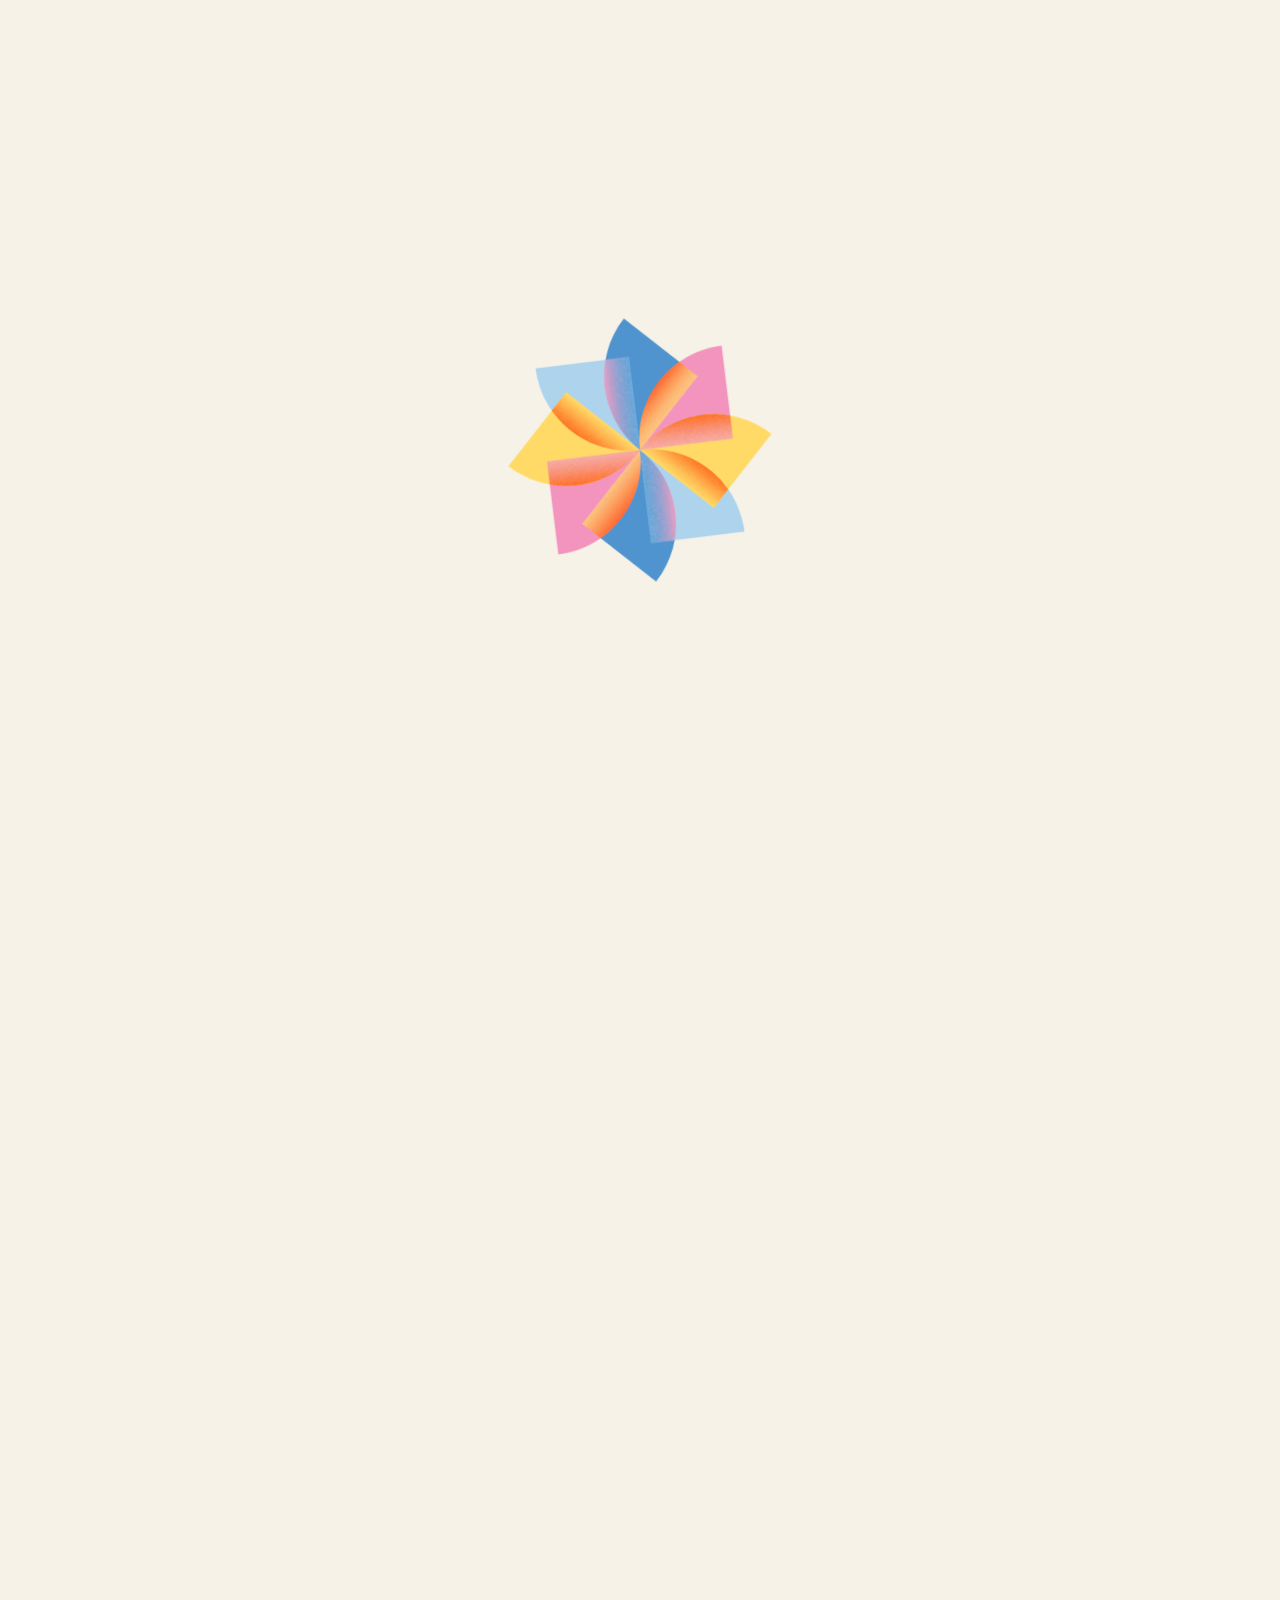
==== commit 50d45d7c: "Remove the password gate for public launch js/gate.js served the password (`gtcdesign`) in cleartext" ====
--- a/index.html
+++ b/index.html
@@ -1,7 +1,5 @@
 <!DOCTYPE html>
-<!-- html.js-pending: FOUC shield. Lifted by main.js once GSAP has set initial
-     states, or by gate.js's 3 s safety timer if JS never boots. <noscript>
-     removes it for JS-disabled visitors. See css/styles.css §FOUC shield. -->
+<!-- The GTC Design Playbook — built by the GovTech Consulting Design Team. -->
 <html lang="en" class="js-pending">
 <head>
   <meta charset="UTF-8" />
@@ -13,10 +11,6 @@
   <link rel="preload" href="assets/fonts/Boldonse-Regular.woff2" as="font" type="font/woff2" crossorigin />
   <link rel="preload" href="assets/fonts/SourceSerif4.woff2" as="font" type="font/woff2" crossorigin />
   <link rel="preload" href="assets/playbook_logo.svg" as="image" />
-  <!-- FOUC shield: while html.js-pending is set, hide every above-the-fold piece
-       the landing animates in. Painted at parse time, before css/styles.css even
-       loads, so the first frame is just chalk. Removed when main.js lifts the
-       class (or when gate.js's safety timeout fires). -->
   <style id="fouc-shield">
     html.js-pending body { background: var(--chalk, #f6f1e6); }
     html.js-pending .eyebrow,
@@ -34,18 +28,19 @@
       { opacity: 1 !important; visibility: visible !important; }
   </style></noscript>
   <link rel="stylesheet" href="css/styles.css" />
-  <script src="js/gate.js"></script>
+  <script>
+    /* FOUC shield safety net: html.js-pending hides every above-the-fold element
+       until main.js/chapter.js run their initial gsap.set's. If those modules never
+       boot (network error, JS exception), drop the shield anyway so the page can't
+       stay blank-chalk forever. Inline so it needs no request of its own. */
+    setTimeout(function () { document.documentElement.classList.remove("js-pending"); }, 3000);
+  </script>
 </head>
 <body>
-  <!-- ScrollSmoother wrapper — the pinned hero lives inside; the fixed pinwheel stays outside -->
   <div id="smooth-wrapper">
     <div id="smooth-content">
   <main>
-    <!-- ───────────────────────── HOME (load: pinwheel aligns to lockup · scroll: cover scales away, clouds parallax down into the intro) ───────────────────────── -->
     <section class="hero" id="hero">
-      <!-- Clouds — Rectangle_*.svg gradient blocks, blurred + gently drifting across the sky.
-           Direct child of .hero (NOT .hero__stage) so the scroll parallax can carry them
-           past the stage's overflow clip into the top of the intro section. -->
       <div class="clouds" aria-hidden="true">
         <img class="cloud cloud--1" src="assets/Rectangle_1.svg" alt="" />
         <img class="cloud cloud--2" src="assets/Rectangle_2.svg" alt="" />
@@ -58,7 +53,6 @@
 
         <p class="eyebrow eyebrow--top">govtech consulting</p>
 
-        <!-- Centred lockup: pinwheel slot (fixed traveler aligns here) + the title -->
         <div class="lockup-row" id="lockupRow">
           <span class="pinwheel-slot" id="pinwheelSlot" aria-hidden="true"></span>
           <h1 class="lockup">The GTC Design<br />Playbook</h1>
@@ -69,9 +63,6 @@
       </div>
     </section>
 
-    <!-- ───────────────────────── INTRO (Figma 2082-2203) — headline + welcome copy + shelf.
-         In-flow full-viewport section; the hero's clouds parallax down to settle along its
-         top edge. Headline words rise out of masked lines once on enter (introScene). ───────────────────────── -->
     <section class="intro" id="intro">
       <div class="intro__row">
         <h2 class="intro__headline" id="introHeadline">
@@ -79,50 +70,21 @@
           <span class="line"><span class="word">We</span> <span class="word">steer</span> <span class="word">the</span> <span class="word">motion.</span></span>
         </h2>
         <div class="intro__col">
-          <p class="intro__copy">In a landscape of perpetual change, we are proactively redefining discovery, design, and development. As a result, we created this playbook as a living draft, constantly refining our speed and direction as we adapt to new challenges together. Because design never stands still, neither do we.</p>
-          <button class="intro__explore" type="button" data-about-open>
-            <span>Sail through</span>
-            <span class="intro__explore-icon" aria-hidden="true">
-              <svg width="12" height="12" viewBox="0 0 16 16" focusable="false">
-                <path d="M3 8h9M9 4l4 4-4 4" stroke="currentColor" stroke-width="1.6" stroke-linecap="round" stroke-linejoin="round" fill="none" />
-              </svg>
-            </span>
-          </button>
-        </div>
-      </div>
-
-      <!-- Section books — rise in when the shelf scrolls into view, settle flush to the bottom -->
+          <p class="intro__copy">In a landscape of perpetual change, we are proactively redefining discovery, design, and development. As a result, we created this playbook as a living draft, constantly refining our speed and direction as we adapt to new challenges together. Because design never stands still, neither do we. <button class="intro__explore" type="button" data-about-open>Learn what this playbook is for.</button></p>
+        </div>
+      </div>
+
       <div class="home-shelf" id="homeShelf" aria-label="Playbook sections">
-          <!-- decorative gray book-spines (vectors), one cluster per gap region -->
           <div class="shelf__spines" aria-hidden="true">
             <img class="spine" src="assets/book_element_1.svg" alt="" style="--x:-23px; --w:15px;" />
             <img class="spine" src="assets/book_element_2.svg" alt="" style="--x:198px; --w:69px;" />
             <img class="spine" src="assets/book_element_3.svg" alt="" style="--x:473px; --w:76px;" />
             <img class="spine" src="assets/book_element_4.svg" alt="" style="--x:753px; --w:72px;" />
             <img class="spine" src="assets/book_element_2.svg" alt="" style="--x:1032px; --w:69px;" />
-            <!-- trailing spine — right of book 5, kept within the 1300px shelf math -->
             <img class="spine" src="assets/book_element_5.svg" alt="" style="--x:1306px; --w:33px;" />
           </div>
 
-          <!-- Book 0 — Foreword: RETIRED 2026-07 (Foreword hidden site-wide, kept for revert).
-               Re-add here + restore --book-x offsets below (shift each +278px) and SHELF_W to
-               revive. -->
-          <!--
-          <button class="book book--interactive book--0" type="button" data-book data-href="/playbook.html" style="--book-x:0px;">
-            <span class="book__inner">
-              <span class="book__num">0</span>
-              <span class="book__rule" aria-hidden="true"></span>
-              <span class="book__title">Foreword</span>
-              <span class="book__updated">Last updated:<br />2 May 2026</span>
-              <span class="book__icon">
-                <img class="book__icon-base" src="assets/menu_0.svg" alt="" />
-                <img class="book__icon-hover" src="assets/menu_0_hover.svg" alt="" aria-hidden="true" />
-              </span>
-            </span>
-          </button>
-          -->
-
-          <!-- Book 1 — interactive (About GovTech Consulting) -->
+
           <button class="book book--interactive book--1" type="button" data-book data-href="/chapter-1" style="--book-x:0px;">
             <span class="book__inner">
               <span class="book__num">1</span>
@@ -136,7 +98,6 @@
             </span>
           </button>
 
-          <!-- Book 2 — interactive (Our Point of View) -->
           <button class="book book--interactive book--2" type="button" data-book data-href="/chapter-2" style="--book-x:278px;">
             <span class="book__inner">
               <span class="book__num">2</span>
@@ -150,7 +111,6 @@
             </span>
           </button>
 
-          <!-- Book 3 — interactive (Our Approach) -->
           <button class="book book--interactive book--3" type="button" data-book data-href="/chapter-3" style="--book-x:556px;">
             <span class="book__inner">
               <span class="book__num">3</span>
@@ -164,12 +124,11 @@
             </span>
           </button>
 
-          <!-- Book 4 — interactive (Stages of Engagement) -->
           <button class="book book--interactive book--4" type="button" data-book data-href="/chapter-4" style="--book-x:834px;">
             <span class="book__inner">
               <span class="book__num">4</span>
               <span class="book__rule" aria-hidden="true"></span>
-              <span class="book__title">The Stages of<br />an Engagement</span>
+              <span class="book__title">Stages of<br />Engagement</span>
               <span class="book__updated">Last updated:<br />2 May 2026</span>
               <span class="book__icon">
                 <img class="book__icon-base" src="assets/menu_4.svg" alt="" />
@@ -178,7 +137,6 @@
             </span>
           </button>
 
-          <!-- Book 5 — interactive (How We Work) -->
           <button class="book book--interactive book--5" type="button" data-book data-href="/chapter-5" style="--book-x:1112px;">
             <span class="book__inner">
               <span class="book__num">5</span>
@@ -194,18 +152,7 @@
         </div>
     </section>
 
-    <!-- Mobile playbook cards — shown ≤768px in place of the rising-books shelf. Static,
-         tap-to-navigate (no hover/physics); each card has a CSS spine ledge below it.
-         Hidden on desktop, where #homeShelf is used instead. -->
     <nav class="home-cards" aria-label="Playbook sections">
-      <!-- Foreword card: RETIRED 2026-07 (kept for revert).
-      <a class="home-card" href="/playbook.html">
-        <span class="home-card__icon"><img src="assets/menu_0.svg" alt="" /></span>
-        <span class="home-card__num">0</span>
-        <span class="home-card__rule" aria-hidden="true"></span>
-        <span class="home-card__body"><span class="home-card__title">Foreword</span></span>
-      </a>
-      -->
       <a class="home-card" href="/chapter-1">
         <span class="home-card__icon"><img src="assets/menu_1.svg" alt="" /></span>
         <span class="home-card__num">1</span>
@@ -238,50 +185,47 @@
       </a>
     </nav>
   </main>
-    </div><!-- /#smooth-content -->
-  </div><!-- /#smooth-wrapper -->
-
-  <!-- Fixed top-bar brand mark (same SVG as the chapter-page topbar). Lives OUTSIDE
-       #smooth-wrapper so `position:fixed` stays viewport-anchored under ScrollSmoother
-       (like the pinwheel traveler). Hidden until the user reaches the bottom of the
-       page, then fades in and stays pinned (logoBar() in main.js). -->
+    </div>
+  </div>
+
   <div class="home-logo" aria-hidden="true">
     <img src="assets/playbook_logo.svg" alt="The GTC Design Playbook" />
   </div>
 
-  <!-- ─────────── "About this playbook" popup (Figma 2038:8068) ───────────
-       Opened by the landing "Explore" button ([data-about-open]); fade/scale-in
-       via GSAP (aboutModal() in main.js). Holds the retired Foreword's two
-       sections. Sits OUTSIDE #smooth-wrapper so main can be made inert while open. -->
   <div class="about-modal" id="aboutModal" role="dialog" aria-modal="true"
        aria-labelledby="aboutModalTitle" hidden aria-hidden="true">
     <div class="about-modal__scrim" data-about-close aria-hidden="true"></div>
-    <div class="about-modal__card" tabindex="-1">
-      <button class="about-modal__close" type="button" data-about-close aria-label="Close">
-        <svg width="20" height="20" viewBox="0 0 20 20" aria-hidden="true" focusable="false">
-          <path d="M4 4L16 16M16 4L4 16" stroke="currentColor" stroke-width="1.6" stroke-linecap="round" />
-        </svg>
-      </button>
-
-      <div class="about-modal__title">
-        <h2 id="aboutModalTitle">About this playbook</h2>
-      </div>
-
-      <div class="about-modal__content">
-        <div class="about-modal__illus" aria-hidden="true">
-          <img src="assets/about_modal_1.png" alt="" width="582" height="325" />
-          <img src="assets/about_modal_2.png" alt="" width="582" height="325" />
-        </div>
-        <div class="about-modal__text">
-          <section class="about-modal__row">
-            <h3>For GTC Designers</h3>
-            <p>This is not a manual for design mechanics, research techniques, or workshop instructions. Instead, it captures how we work, our point of view on where our craft is heading, and what it means to do this work in government, for the public, right now. Treat this playbook as a reference &mdash; somewhere to revisit, question, and build from as we keep learning.</p>
-          </section>
-          <hr class="about-modal__rule" />
-          <section class="about-modal__row">
-            <h3>For Friends of Design</h3>
-            <p>Our playbook is open because no one should have to figure this out alone. As technology transforms our craft and we continue to experiment, we know shared learning is what helps the wider tech community move forward together. Whether you are a fellow designer, a partner, or just curious about how we work, this space exists to spark new conversations and shape our collective thinking as we build this future together.</p>
-          </section>
+    <button class="about-modal__close" type="button" data-about-close aria-label="Close">
+      <svg width="20" height="20" viewBox="0 0 20 20" aria-hidden="true" focusable="false">
+        <path d="M4 4L16 16M16 4L4 16" stroke="currentColor" stroke-width="1.6" stroke-linecap="round" />
+      </svg>
+    </button>
+    <div class="about-modal__mask">
+      <div class="about-modal__panel">
+        <div class="about-modal__card" tabindex="-1">
+          <div class="about-modal__title">
+            <h2 id="aboutModalTitle"><span class="reveal-line"><span class="reveal-line__inner">About this playbook</span></span></h2>
+          </div>
+
+          <div class="about-modal__content">
+            <div class="about-modal__illus" aria-hidden="true">
+              <span class="about-modal__illus-mask"><img src="assets/about_modal_1.png" alt="" width="582" height="325" /></span>
+              <span class="about-modal__illus-mask"><img src="assets/about_modal_2.png" alt="" width="582" height="325" /></span>
+            </div>
+            <div class="about-modal__text">
+              <section class="about-modal__row">
+                <span class="about-modal__illus-mask about-modal__illus-mask--stack" aria-hidden="true"><img src="assets/about_modal_1.png" alt="" width="582" height="325" /></span>
+                <h3><span class="reveal-line"><span class="reveal-line__inner">For GTC Designers</span></span></h3>
+                <p><span class="reveal-line"><span class="reveal-line__inner">This is not a manual for design mechanics, research techniques, or workshop instructions. Instead, it captures how we work, our point of view on where our craft is heading, and what it means to do this work in government, for the public, right now. Treat this playbook as a reference &mdash; somewhere to revisit, question, and build from as we keep learning.</span></span></p>
+              </section>
+              <hr class="about-modal__rule" />
+              <section class="about-modal__row">
+                <span class="about-modal__illus-mask about-modal__illus-mask--stack" aria-hidden="true"><img src="assets/about_modal_2.png" alt="" width="582" height="325" /></span>
+                <h3><span class="reveal-line"><span class="reveal-line__inner">For Friends of Design</span></span></h3>
+                <p><span class="reveal-line"><span class="reveal-line__inner">Our playbook is open because no one should have to figure this out alone. As technology transforms our craft and we continue to experiment, we know shared learning is what helps the wider tech community move forward together. Whether you are a fellow designer, a partner, or just curious about how we work, this space exists to spark new conversations and shape our collective thinking as we build this future together.</span></span></p>
+              </section>
+            </div>
+          </div>
         </div>
       </div>
     </div>
@@ -293,5 +237,6 @@
   <script src="vendor/CustomEase.min.js"></script>
   <script src="vendor/CustomWiggle.min.js"></script>
   <script type="module" src="js/main.js"></script>
+  <script type="module" src="js/transition.js"></script>
 </body>
 </html>
--- a/css/styles.css
+++ b/css/styles.css
@@ -81,6 +81,33 @@
 *::after { box-sizing: border-box; }
 
 html { -webkit-text-size-adjust: 100%; }
+
+/* ============================================================================
+   Cross-page navigation fade (js/transition.js) — humanistreview.ai style.
+   `html` carries the page backdrop so the exit fade (body opacity → 0) sinks
+   the content into the background instead of flashing white; the dark About
+   page keeps its own backdrop via :has. The entrance is pure CSS — every load
+   fades the body in over 1.3s on the hrOut curve — so a JS failure can never
+   strand a hidden page (the animation always completes on its own). bfcache
+   restores skip CSS animations; transition.js replays the fade on pageshow.
+   ========================================================================== */
+html { background: var(--chalk, #f6f2e7); }
+html:has(body.page-dark) { background: #0c1619; }
+
+@keyframes gtc-page-in {
+  from { opacity: 0; }
+  to   { opacity: 1; }
+}
+
+/* fill-mode MUST stay `backwards`, never `both`/`forwards` — a filled CSS
+   animation outranks inline styles in the cascade, so it would pin the body at
+   opacity 1 and silently swallow transition.js's GSAP exit fade (found via
+   CDP: the html bg crossfaded but the body never faded). */
+body { animation: gtc-page-in 1.3s cubic-bezier(0.43, 0.195, 0.02, 1) backwards; }
+
+@media (prefers-reduced-motion: reduce) {
+  body { animation: none; }
+}
 
 body {
   margin: 0;
@@ -299,20 +326,26 @@
   margin-inline: auto;
   display: flex;
   justify-content: space-between;
-  align-items: flex-start;
+  /* Side-by-side (>1200px): centre the headline and the copy column against each
+     other — their heights are close but never equal, and a flush-top pair read as
+     two unrelated blocks. Harmless below 1200: the stacked media query re-sets
+     align-items to flex-start, where it means horizontal (left) alignment instead. */
+  align-items: center;
   gap: clamp(24px, 4vw, 64px);
   /* vertical position comes from the section's flex centering (no top padding) */
 }
 /* Headline — Boldonse 54/80 (Figma), sentence case (no uppercase transform).
    ALWAYS exactly two lines: each `.line` is `white-space:nowrap`, and fitHeadline()
-   in main.js scales this shared `font-size` down (capped ≤54px) so the longest line
-   fits the space beside the copy column at any width. The `clamp` here is only a
-   no-JS fallback — JS sets an inline `font-size` that overrides it. */
+   in main.js scales this shared `font-size` (capped ≤54px) so the longest line fits
+   the space beside the copy column; once the row stacks (≤1200px) the cap tracks the
+   viewport (17px + 3.1vw ≈ 54px @1200 → 29px @390, floor 26px) so the full-width
+   title scales DOWN as the screen narrows. The `clamp` here is only a no-JS
+   fallback — JS sets an inline `font-size` that overrides it. */
 .intro__headline {
   margin: 0;
   font-family: var(--font-display);
   font-weight: 400;
-  font-size: clamp(40px, 3.4vw, 54px);          /* fallback; JS fits the real size (never < 40) */
+  font-size: clamp(26px, 17px + 3.1vw, 54px);   /* fallback; JS fits the real size */
   line-height: 1.48;                            /* 80 / 54 */
   letter-spacing: -0.3px;
   color: var(--midnight);
@@ -334,59 +367,54 @@
 .intro__headline--wrap .line {
   overflow: visible;
   white-space: normal;
+  text-wrap: balance;      /* even rows — avoids a lone "wind." widow on phones */
   padding-block: 0;
   margin-block: 0;
 }
 .intro__headline .word { display: inline-block; will-change: transform; }
-/* Right column — Figma 421px: welcome copy + Explore link. */
+/* Right column — Figma 421px: the welcome copy (which now carries the CTA inline). */
 .intro__col {
   width: min(421px, 100%);
   flex: 0 0 auto;
   display: flex;
   flex-direction: column;
-  gap: 24px;
 }
 .intro__copy {
   margin: 0;
   font-family: var(--font-serif);
   font-weight: 400;
-  font-size: 15px;
+  font-size: 16px;
   line-height: 1.5;
   letter-spacing: -0.32px;
   color: #000;
 }
-/* "Explore →" — text + midnight arrow chip; opens the About-this-playbook popup. */
+/* The inline CTA that closes the welcome copy — opens the About-this-playbook
+   popup (aboutModal()). Lives INSIDE .intro__copy (2026-07, replacing the midnight
+   arrow chip that sat below it): a subtle inline run continuing the paragraph, so
+   it must read as emphasis in the sentence, not a button beside it. `font: inherit`
+   + `color: inherit` take the serif copy's face, 16px size and ink — the hairline
+   underline is the ONLY thing marking it (no arrow, no colour shift), which is the
+   whole point of the treatment. `display:inline` so it reflows with the text. */
 .intro__explore {
   appearance: none;
   border: 0;
   background: none;
   padding: 0;
   margin: 0;
-  align-self: flex-start;
-  display: inline-flex;
-  align-items: center;
-  gap: 12px;
+  display: inline;
   cursor: pointer;
-  font-family: var(--font-sans);
-  font-weight: 500;
-  font-size: 16px;
-  color: var(--midnight);
-}
-.intro__explore-icon {
-  width: 19px;
-  height: 19px;
-  display: inline-flex;
-  align-items: center;
-  justify-content: center;
-  background: var(--midnight);
-  color: #fff;
-  transition: background 0.2s ease, color 0.2s ease;
-}
-.intro__explore:hover .intro__explore-icon,
-.intro__explore:focus-visible .intro__explore-icon {
-  background: var(--orange);
-  color: var(--midnight);
-}
+  font: inherit;
+  letter-spacing: inherit;
+  color: inherit;
+  text-decoration: underline;
+  text-decoration-thickness: 1px;
+  text-underline-offset: 3px;
+  text-decoration-color: rgba(0, 0, 0, 0.35);
+  transition: text-decoration-color 0.2s ease;
+}
+.intro__explore:hover,
+.intro__explore:focus-visible { text-decoration-color: currentColor; }
+.intro__explore:focus-visible { outline: 2px solid var(--midnight); outline-offset: 3px; }
 
 /* Arrow — Figma top:934 / 1024 ≈ 91.2% ; native 57 × 45 */
 .arrow {
@@ -467,8 +495,7 @@
 .js .cloud,
 .js #arrow { opacity: 0; }
 .js .home-logo,
-.js .intro__copy,
-.js .intro__explore { opacity: 0; }
+.js .intro__copy { opacity: 0; }   /* .intro__explore is inside .intro__copy — it rides this */
 .js .intro__headline .word { transform: translateY(118%); }            /* masked hide (clip) */
 .js .intro__headline--wrap .word { transform: none; opacity: 0; }       /* wrap mode → opacity hide */
 @media (prefers-reduced-motion: reduce) {
@@ -479,8 +506,7 @@
   .js .cloud,
   .js #arrow,
   .js .home-logo,
-  .js .intro__copy,
-  .js .intro__explore { opacity: 1; }
+  .js .intro__copy { opacity: 1; }
   .js .intro__headline .word,
   .js .intro__headline--wrap .word { transform: none; opacity: 1; }
 }
@@ -526,153 +552,6 @@
   will-change: transform;
 }
 .mag-btn:focus-visible { outline: 2px solid var(--midnight); outline-offset: 4px; }
-
-/* ============================================================================
-   MENU  (right-side drawer overlay) — scrim + a chalk card that swipes in from the
-   right. On close the chapter rows fall away while the card fades (see menuScene in
-   js/main.js). One shared block per page (playbook + chapter pages). The bookshelf
-   .book system below is kept — index.html's landing shelf still uses it.
-   ========================================================================== */
-.menu {
-  position: fixed;
-  inset: 0;
-  z-index: 50;
-  display: block;
-}
-.menu[hidden] { display: none; }
-
-/* Dimmed backdrop — click to close (carries data-menu-close). */
-.menu__scrim {
-  position: absolute;
-  inset: 0;
-  background: rgba(1, 34, 51, 0.4);   /* midnight scrim */
-  cursor: pointer;
-}
-
-/* The drawer — a floating card pinned to the top-right with even spacing, sized to
-   its contents. overflow:visible so the rows can fall past it on close. The chalk
-   panel itself is the ::before layer, faded independently of the falling rows via
-   the GSAP-driven --card-bg-o (kept off the rows so they stay solid as they drop). */
-.menu__drawer {
-  --card-bg-o: 1;
-  position: absolute;
-  top: 16px;
-  right: 16px;
-  bottom: auto;
-  width: clamp(320px, 92vw, 440px);
-  color: var(--midnight);
-  padding: clamp(20px, 3vh, 28px);
-  overflow: visible;
-  outline: none;
-}
-.menu__drawer::before {
-  content: "";
-  position: absolute;
-  inset: 0;
-  z-index: 0;
-  background: var(--chalk);
-  border-radius: 16px;                                 /* all four corners */
-  box-shadow: 0 18px 50px rgba(1, 34, 51, 0.18);
-  opacity: var(--card-bg-o, 1);
-}
-
-.menu__eyebrow {
-  position: relative;
-  z-index: 1;
-  margin: 0 0 clamp(16px, 3.5vh, 30px);
-  font-family: var(--font-sans);
-  font-weight: 300;
-  font-size: 14px;
-  letter-spacing: 0.12em;
-  text-transform: uppercase;
-  color: var(--midnight);
-  opacity: 0.6;
-}
-
-.menu__list {
-  position: relative;
-  z-index: 1;                /* above the ::before card so falling rows stay on top */
-  list-style: none;
-  margin: 0;
-  padding: 0;
-  display: flex;
-  flex-direction: column;
-}
-
-/* A chapter row — mono icon left, number + title right. */
-.menu__row {
-  display: flex;
-  align-items: center;
-  gap: 18px;
-  padding: clamp(14px, 2vh, 20px) 8px;
-  text-decoration: none;
-  color: var(--midnight);
-  border-bottom: 1px solid rgba(1, 34, 51, 0.1);
-  border-radius: 10px;
-  transition: background 0.25s ease, color 0.25s ease, transform 0.25s ease;
-}
-.menu__item:last-child .menu__row { border-bottom: 0; }
-
-.menu__icon {
-  position: relative;
-  flex: 0 0 auto;
-  width: 56px;
-  height: 56px;
-}
-.menu__icon img {
-  position: absolute;
-  inset: 0;
-  width: 100%;
-  height: 100%;
-  object-fit: contain;
-}
-.menu__icon-hover { opacity: 0; transition: opacity 0.25s ease; }
-
-.menu__text {
-  display: flex;
-  flex-direction: column;
-  gap: 3px;
-}
-.menu__num {
-  font-family: var(--font-sans);
-  font-weight: 500;
-  font-size: 12px;
-  letter-spacing: 0.14em;
-  opacity: 0.5;
-}
-.menu__title {
-  font-family: var(--font-sans);
-  font-weight: 600;
-  font-size: clamp(18px, 2.4vw, 22px);
-  line-height: 1.15;
-  letter-spacing: -0.01em;
-}
-.menu__soon {
-  font-family: var(--font-sans);
-  font-weight: 500;
-  font-size: 12px;
-  opacity: 0.6;
-  margin-top: 2px;
-}
-
-/* Hover / focus — orange accent, colour icon, slight nudge (interactive rows only). */
-@media (hover: hover) {
-  a.menu__row:hover {
-    background: rgba(249, 165, 24, 0.1);
-    color: var(--orange);
-    transform: translateX(4px);
-  }
-  a.menu__row:hover .menu__icon-hover { opacity: 1; }
-  a.menu__row:hover .menu__num { opacity: 0.85; }
-}
-a.menu__row:focus-visible {
-  outline: 3px solid var(--orange);
-  outline-offset: 2px;
-  color: var(--orange);
-}
-a.menu__row:focus-visible .menu__icon-hover { opacity: 1; }
-
-.menu__row--soon { opacity: 0.45; cursor: default; }
 
 /* Decorative gray book-spines (the book_element_*.svg vectors), behind the books,
    bottom-aligned and shorter (294px) than the 340px cards. Placed in the 5 gaps. */
@@ -805,120 +684,33 @@
 }
 .book--interactive:focus-visible { outline: 3px solid var(--midnight); outline-offset: 3px; }
 
-/* ---------- Password gate (js/gate.js) ----------
-   While locked, the <html> carries .gtc-locked: hide the page entirely and show
-   only the fixed gate overlay. The site modules don't boot while locked, so this
-   is purely a visual cover — nothing animates behind it. */
-html.gtc-locked { background: var(--midnight); }
-html.gtc-locked body { visibility: hidden; }   /* hide the page; gate re-shows itself below */
-
-.gtc-gate {
-  visibility: visible;                          /* override the hidden body */
-  position: fixed;
-  inset: 0;
-  z-index: 9999;
-  display: grid;
-  place-items: center;
-  padding: 24px;
-  background: var(--midnight);
-}
-.gtc-gate__card {
-  width: min(440px, 100%);
-  text-align: left;
-}
-.gtc-gate__eyebrow {
-  margin: 0 0 14px;
-  font-family: var(--font-sans);
-  font-weight: 300;
-  font-size: 14px;
-  letter-spacing: 0.12em;
-  text-transform: uppercase;
-  color: rgba(246, 242, 231, 0.6);
-}
-.gtc-gate__title {
-  margin: 0 0 12px;
-  font-family: var(--font-display);
-  font-weight: 400;
-  font-size: clamp(22px, 3.4vw, 32px);
-  line-height: 1.3;
-  color: var(--chalk);
-}
-.gtc-gate__hint {
-  margin: 0 0 26px;
-  font-family: var(--font-serif);
-  font-size: 16px;
-  color: rgba(246, 242, 231, 0.7);
-}
-.gtc-gate__row { display: flex; gap: 10px; }
-.gtc-gate__input {
-  flex: 1;
-  min-width: 0;
-  padding: 14px 16px;
-  border: 1px solid rgba(246, 242, 231, 0.3);
-  background: transparent;
-  color: var(--chalk);
-  font-family: var(--font-sans);
-  font-size: 16px;
-  outline: none;
-}
-.gtc-gate__input::placeholder { color: rgba(246, 242, 231, 0.45); }
-.gtc-gate__input:focus { border-color: var(--chalk); }
-.gtc-gate__btn {
-  flex: none;
-  padding: 14px 24px;
-  border: 0;
-  cursor: pointer;
-  background: var(--orange);
-  color: var(--midnight);
-  font-family: var(--font-sans);
-  font-weight: 600;
-  font-size: 15px;
-  letter-spacing: 0.02em;
-  transition: background 0.2s ease;
-}
-.gtc-gate__btn:hover { background: #ffb733; }
-.gtc-gate__error {
-  margin: 16px 0 0;
-  font-family: var(--font-sans);
-  font-size: 14px;
-  color: #ff9b9b;
-}
-.gtc-gate--shake .gtc-gate__card { animation: gtc-shake 0.4s; }
-@keyframes gtc-shake {
-  10%, 90% { transform: translateX(-2px); }
-  20%, 80% { transform: translateX(4px); }
-  30%, 50%, 70% { transform: translateX(-8px); }
-  40%, 60% { transform: translateX(8px); }
-}
-@media (prefers-reduced-motion: reduce) {
-  .gtc-gate--shake .gtc-gate__card { animation: none; }
-}
-
 /* ============================================================================
-   MOBILE LANDING (≤768px) — replace the rising-books shelf with a static vertical
+   MOBILE LANDING (≤800px) — replace the rising-books shelf with a static vertical
    stack of horizontal cards (icon · number · divider · title), each with a CSS
    "spine ledge" below it. No hover/physics (that all stays desktop-only). Scroll
-   is fully native: cover → stacked intro section → cards.
+   is fully native: cover → stacked intro section → cards. (800, not 768: below
+   ~800 the scaled shelf drops under ~0.55× and the books read too small.)
    ========================================================================== */
 
 /* Desktop: the mobile cards section is not rendered. */
 .home-cards { display: none; }
 
 /* ≤1200px — a two-line 40px title no longer fits beside the 421px copy column, so
-   STACK the intro to one column: the title takes the full shelf-width (staying ≥40px far
-   lower) and the copy sits beneath it. The shelf still shows here (down to 768px), so the
+   STACK the intro to one column: the title takes the full shelf-width (its size now
+   tracking the viewport via fitHeadline, ~54px here shrinking as the screen narrows)
+   and the copy sits beneath it. The shelf still shows here (down to 800px), so the
    top padding is trimmed to leave room above the reserved shelf band. */
 @media (max-width: 1200px) {
   .intro { padding-top: clamp(64px, 8vh, 96px); }
   .intro__row {
     flex-direction: column;
     align-items: flex-start;          /* title + copy left-aligned to the shelf's left edge */
-    gap: clamp(20px, 3vw, 36px);
+    gap: clamp(28px, 4vw, 44px);      /* more air between the full-width title and the copy */
   }
   .intro__col { width: min(421px, 100%); }   /* readable measure below the title */
 }
 
-@media (max-width: 768px) {
+@media (max-width: 800px) {
   /* Cover lockup — stack the pinwheel ABOVE the title so the wide "THE GTC DESIGN"
      line gets the full width and can't run off the edge. Side padding as a safety net. */
   .lockup-row {
@@ -933,11 +725,12 @@
 
   /* Intro section stacks: headline above the copy column, cards flow right below
      (no shelf to reserve space for, so the section shrinks to its content). The shelf
-     is hidden here, so the row drops the shelf-width cap and just fills the padded box. */
-  .intro { min-height: auto; padding-block: 96px 12px; padding-inline: clamp(20px, 5.5vw, 32px); overflow: visible; }
-  .intro__row { width: 100%; margin-inline: 0; flex-direction: column; gap: 28px; }
-  .intro__headline { max-width: 100%; font-size: clamp(24px, 7vw, 34px); }
-  .intro__col { width: 100%; }
+     is hidden here, so the row drops the shelf-width cap and just fills the padded box.
+     Headline size comes from fitHeadline() (viewport-tracked, floor 26px). */
+  .intro { min-height: auto; padding-block: 96px 28px; padding-inline: clamp(20px, 5.5vw, 32px); overflow: visible; }
+  .intro__row { width: 100%; margin-inline: 0; flex-direction: column; gap: 36px; }
+  .intro__headline { max-width: 100%; }
+  .intro__col { width: 100%; }   /* copy fills the padded box (CTA is inline in it) */
   .home-logo { width: 104px; }   /* stays the fixed top bar; just a touch smaller */
 
   /* The desktop rising-books shelf is replaced by the cards below. */
@@ -947,9 +740,9 @@
   .home-cards {
     display: flex;
     flex-direction: column;
-    gap: 18px;
+    gap: 24px;
     margin: 0;
-    padding: 6px clamp(16px, 5vw, 28px) clamp(48px, 12vw, 80px);
+    padding: 20px clamp(16px, 5vw, 28px) clamp(56px, 12vw, 88px);
     background: var(--chalk);
   }
   .home-card {
@@ -1020,28 +813,57 @@
 /* ============================================================================
    ABOUT-THIS-PLAYBOOK POPUP  (Figma 2038:8068)
    Full-screen modal opened by the landing "Explore" button; holds the retired
-   Foreword's two sections. Mechanics/animation in aboutModal() (js/main.js).
+   Foreword's two sections. Entrance is a humanistreview.ai-style counter-translate
+   wipe — see aboutModal() (js/main.js): the outer .about-modal__mask (overflow:hidden)
+   and inner .about-modal__panel move by equal-and-opposite translateY so the card
+   holds still while the clip window unrolls up from the bottom.
    ========================================================================== */
 .about-modal {
   position: fixed;
   inset: 0;
   z-index: 100;
   overflow-y: auto;
-  background: #fff;                         /* white full-screen surface (Figma) */
+  background: transparent;                  /* the white surface is now .about-modal__panel */
 }
 .about-modal[hidden] { display: none; }
 
-/* Full-bleed click-to-close catcher (side gutters). */
+/* Dimmed backdrop (midnight tint, not pure black) — also the click-to-close catcher.
+   GSAP fades opacity 0→0.6; only visible while the panel is mid-wipe. */
 .about-modal__scrim {
   position: fixed;
   inset: 0;
+  background: rgba(1, 34, 51, 0.6);
+  opacity: 0;
   cursor: pointer;
 }
 
-/* Full-width content, top-aligned, fixed sizing so it fits one screen (button visible). */
+/* Counter-translate pair. .mask is the clipping window that travels; .panel is the
+   white surface that moves equal-and-opposite inside it so the card never drifts.
+   Both are flexed so panel height == mask height EXACTLY at every viewport — the
+   counter-translate only cancels if the two boxes are the same height (a percentage
+   min-height chain silently collapsed the panel to content height → visible drift). */
+.about-modal__mask {
+  position: relative;
+  min-height: 100%;
+  overflow: hidden;
+  display: flex;
+  flex-direction: column;
+  will-change: transform;
+}
+.about-modal__panel {
+  flex: 1 1 auto;                           /* fill the mask's height exactly */
+  display: flex;
+  flex-direction: column;
+  background: #fff;                         /* white full-screen surface (Figma) */
+  will-change: transform;
+}
+
+/* Full-width content, top-aligned, fixed sizing so it fits one screen (button visible).
+   flex:1 1 auto (not min-height:100%) fills the panel so the card is the panel's full
+   height regardless of the percentage-height chain — keeps the images at full height. */
 .about-modal__card {
   position: relative;
-  min-height: 100%;
+  flex: 1 1 auto;
   width: 100%;
   padding: 40px;
   display: flex;
@@ -1073,7 +895,7 @@
 
 /* Header - left-aligned display title, no rule above; generous space below. */
 .about-modal__title {
-  margin: 0 0 48px;
+  margin: 0 0 80px;
 }
 .about-modal__title h2 {
   margin: 0;
@@ -1085,28 +907,70 @@
   color: var(--midnight);
 }
 
-/* Content - illustration (left) + two text sections (right); the sections split
-   into equal halves that line up with the two stacked illustration blocks. */
+/* Masked line rise — the inner rises out of the clip on open (yPercent 100→0, GSAP).
+   clip-path with an em-bleed (not overflow:hidden) so ascenders/descenders aren't
+   shaved — Boldonse caps + serif descenders overflow the line box. */
+.reveal-line {
+  display: block;
+  overflow: visible;
+  clip-path: inset(-0.25em 0);
+}
+.reveal-line__inner {
+  display: block;
+  will-change: transform;
+}
+
+/* Content — illustration column (left) + two text sections (right); the sections split
+   into equal halves that line up with the two stacked illustration blocks. Below 1120px
+   (tablet + mobile) this stacks: the images move ABOVE the text, edge-to-edge. */
 .about-modal__content {
-  flex: 1 1 auto;                          /* fill the remaining card height */
+  flex: 0 0 auto;                          /* natural height — driven by the images, so the
+                                              illustration column isn't over-stretched (which
+                                              bunched the images at the top and broke alignment) */
   display: flex;
   gap: 40px;
-  align-items: stretch;
+  align-items: stretch;                    /* text column matches the image column height → the
+                                              two text sections split to line up with the images */
   min-height: 0;
 }
+/* Fluid width — scales with the viewport (was a fixed 582px). Its height is driven by the
+   two images (which touch, no gap), and the text column stretches to match, so each image
+   lines up with its section and the image seam lands on the divider rule.
+   Width is derived from the viewport HEIGHT so the two stacked images fill it exactly: the
+   space left below them equals the 40px above the title (no scroll). 200px = the fixed
+   chrome (40 pad-top + 40 title + 80 title-margin + 40 pad-bottom); ×582/650 (0.8954)
+   converts "vertical room for both images" into "one image's width" (each is 325/582 of its
+   width tall, so two are 650/582 of the column width). max-width guards tall/portrait
+   screens from squeezing the text column. */
 .about-modal__illus {
-  flex: 0 0 582px;
+  flex: 0 0 auto;
+  width: calc((100svh - 200px) * 0.8954);
+  max-width: 55%;
   min-width: 0;
   display: flex;
   flex-direction: column;
 }
-.about-modal__illus img {
+/* Clip box — the image uncovers from behind this on open (GSAP), while the <img> inside
+   scales 1.15→1. aspect-ratio (with the width coming from the fluid column) keeps the
+   source 582×325 proportions at every size — the image scales up on wide/"More Space"
+   displays but never crops or stretches. */
+.about-modal__illus-mask {
   display: block;
   width: 100%;
-  flex: 1 1 0;                             /* two blocks share the (now taller) column height */
-  min-height: 0;
+  aspect-ratio: 582 / 325;
+  flex: 0 0 auto;
+  overflow: hidden;
+}
+.about-modal__illus-mask img {
+  display: block;
+  width: 100%;
+  height: 100%;
   object-fit: cover;
-}
+  will-change: transform;
+}
+/* Per-section images used only in the stacked (≤1024) layout — hidden on desktop, where the
+   dedicated .about-modal__illus column is used instead. */
+.about-modal__illus-mask--stack { display: none; }
 
 .about-modal__text {
   flex: 1 1 auto;
@@ -1149,14 +1013,34 @@
   border-top: 1px solid var(--midnight);
 }
 
-@media (max-width: 768px) {
-  .about-modal__card { padding: 72px 20px 32px; }
-  .about-modal__title { margin-bottom: 28px; }
+/* Tablet + mobile (≤1024): stacked, interleaved per section — image → heading → paragraph,
+   repeated (Figma node 2171-3347). Each section's image lives inside the section (the desktop
+   .about-modal__illus column is hidden), with 16px side padding and no divider. The title +
+   sections cap to a comfortable reading width and centre, so images don't blow up on wider
+   tablets. Spacing per Figma: 72 top · title → 28 → image → 24 → heading → 8 → paragraph ·
+   48 between sections. */
+@media (max-width: 1024px) {
+  .about-modal__card { padding: 72px 16px 48px; }
+  .about-modal__title { margin: 0 0 28px; }
   .about-modal__title h2 { font-size: 28px; }
-  .about-modal__content { flex-direction: column; gap: 22px; }
-  .about-modal__illus { flex-basis: auto; width: 100%; }
-  .about-modal__text { flex-basis: auto; width: 100%; }
-  .about-modal__row { flex-direction: column; gap: 8px; flex-basis: auto; }
-  .about-modal__row:first-of-type { padding-bottom: 20px; }
-  .about-modal__row:last-of-type { padding-top: 20px; }
-}
+  .about-modal__title,
+  .about-modal__content { width: 100%; max-width: 640px; margin-inline: auto; }
+
+  .about-modal__content { flex-direction: column; gap: 48px; } /* between sections */
+  .about-modal__illus { display: none; }                        /* desktop image column off */
+  .about-modal__illus-mask--stack { display: block; }           /* per-section images on */
+
+  .about-modal__row { flex-direction: column; gap: 0; align-items: stretch; flex: 0 0 auto; padding: 0; }
+  .about-modal__illus-mask--stack { margin-bottom: 24px; }      /* image → heading */
+  .about-modal__row h3 { flex: 0 0 auto; margin: 0 0 8px; }     /* heading → paragraph */
+
+  .about-modal__rule { display: none; }                          /* no divider */
+}
+
+/* Narrow two-column (1025–1200): the image column + the 230px heading label would squeeze
+   the paragraph to ~120px, so stack the heading above the paragraph here — the image stays
+   beside its section, and the paragraph gets the full text-column width. */
+@media (min-width: 1025px) and (max-width: 1200px) {
+  .about-modal__row { flex-direction: column; gap: 8px; }
+  .about-modal__row h3 { flex: 0 0 auto; }
+}
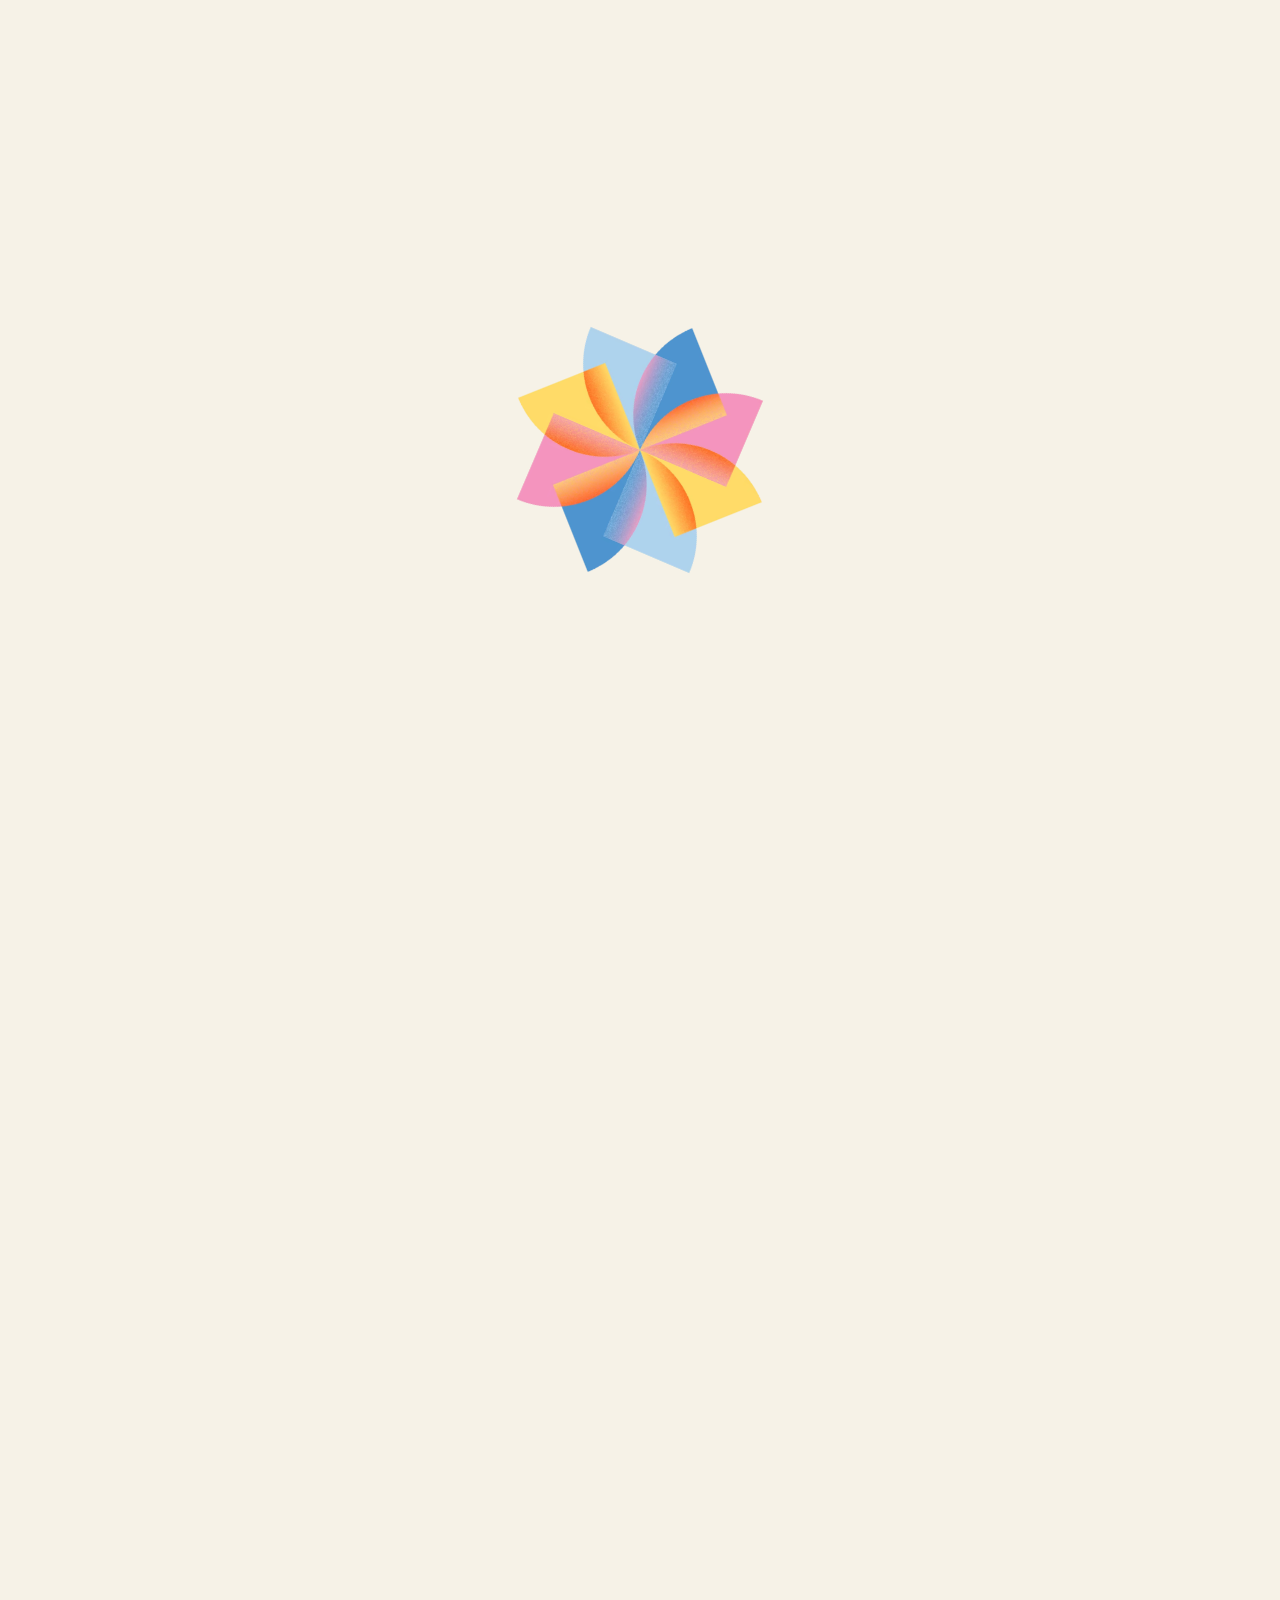
==== commit 5c35cfa7: "Convert oversized art to WebP: landing 6.3MB -> 552KB Most of the site's art was Figma SVG exports w" ====
--- a/index.html
+++ b/index.html
@@ -92,8 +92,8 @@
               <span class="book__title">About GovTech<br />Consulting</span>
               <span class="book__updated">Last updated:<br />6 Jul 2026</span>
               <span class="book__icon">
-                <img class="book__icon-base" src="assets/menu_1.svg" alt="" />
-                <img class="book__icon-hover" src="assets/menu_1_hover.svg" alt="" aria-hidden="true" />
+                <img class="book__icon-base" src="assets/menu_1.webp" alt="" />
+                <img class="book__icon-hover" src="assets/menu_1_hover.webp" alt="" aria-hidden="true" />
               </span>
             </span>
           </button>
@@ -105,8 +105,8 @@
               <span class="book__title">Our Point<br />of View</span>
               <span class="book__updated">Last updated:<br />2 May 2026</span>
               <span class="book__icon">
-                <img class="book__icon-base" src="assets/menu_2.svg" alt="" />
-                <img class="book__icon-hover" src="assets/menu_2_hover.svg" alt="" aria-hidden="true" />
+                <img class="book__icon-base" src="assets/menu_2.webp" alt="" />
+                <img class="book__icon-hover" src="assets/menu_2_hover.webp" alt="" aria-hidden="true" />
               </span>
             </span>
           </button>
@@ -118,8 +118,8 @@
               <span class="book__title">Our<br />Approach</span>
               <span class="book__updated">Last updated:<br />2 May 2026</span>
               <span class="book__icon">
-                <img class="book__icon-base" src="assets/menu_3.svg" alt="" />
-                <img class="book__icon-hover" src="assets/menu_3_hover.svg" alt="" aria-hidden="true" />
+                <img class="book__icon-base" src="assets/menu_3.webp" alt="" />
+                <img class="book__icon-hover" src="assets/menu_3_hover.webp" alt="" aria-hidden="true" />
               </span>
             </span>
           </button>
@@ -131,8 +131,8 @@
               <span class="book__title">Stages of<br />Engagement</span>
               <span class="book__updated">Last updated:<br />2 May 2026</span>
               <span class="book__icon">
-                <img class="book__icon-base" src="assets/menu_4.svg" alt="" />
-                <img class="book__icon-hover" src="assets/menu_4_hover.svg" alt="" aria-hidden="true" />
+                <img class="book__icon-base" src="assets/menu_4.webp" alt="" />
+                <img class="book__icon-hover" src="assets/menu_4_hover.webp" alt="" aria-hidden="true" />
               </span>
             </span>
           </button>
@@ -144,8 +144,8 @@
               <span class="book__title">How We<br />Work</span>
               <span class="book__updated">Last updated:<br />6 Jul 2026</span>
               <span class="book__icon">
-                <img class="book__icon-base" src="assets/menu_5.svg" alt="" />
-                <img class="book__icon-hover" src="assets/menu_5_hover.svg" alt="" aria-hidden="true" />
+                <img class="book__icon-base" src="assets/menu_5.webp" alt="" />
+                <img class="book__icon-hover" src="assets/menu_5_hover.webp" alt="" aria-hidden="true" />
               </span>
             </span>
           </button>
@@ -154,31 +154,31 @@
 
     <nav class="home-cards" aria-label="Playbook sections">
       <a class="home-card" href="/chapter-1">
-        <span class="home-card__icon"><img src="assets/menu_1.svg" alt="" /></span>
+        <span class="home-card__icon"><img src="assets/menu_1.webp" alt="" /></span>
         <span class="home-card__num">1</span>
         <span class="home-card__rule" aria-hidden="true"></span>
         <span class="home-card__body"><span class="home-card__title">About GovTech Consulting</span></span>
       </a>
       <a class="home-card" href="/chapter-2">
-        <span class="home-card__icon"><img src="assets/menu_2.svg" alt="" /></span>
+        <span class="home-card__icon"><img src="assets/menu_2.webp" alt="" /></span>
         <span class="home-card__num">2</span>
         <span class="home-card__rule" aria-hidden="true"></span>
         <span class="home-card__body"><span class="home-card__title">Our Point of View</span></span>
       </a>
       <a class="home-card" href="/chapter-3">
-        <span class="home-card__icon"><img src="assets/menu_3.svg" alt="" /></span>
+        <span class="home-card__icon"><img src="assets/menu_3.webp" alt="" /></span>
         <span class="home-card__num">3</span>
         <span class="home-card__rule" aria-hidden="true"></span>
         <span class="home-card__body"><span class="home-card__title">Our Approach</span></span>
       </a>
       <a class="home-card" href="/chapter-4">
-        <span class="home-card__icon"><img src="assets/menu_4.svg" alt="" /></span>
+        <span class="home-card__icon"><img src="assets/menu_4.webp" alt="" /></span>
         <span class="home-card__num">4</span>
         <span class="home-card__rule" aria-hidden="true"></span>
         <span class="home-card__body"><span class="home-card__title">Stages of Engagement</span></span>
       </a>
       <a class="home-card" href="/chapter-5">
-        <span class="home-card__icon"><img src="assets/menu_5.svg" alt="" /></span>
+        <span class="home-card__icon"><img src="assets/menu_5.webp" alt="" /></span>
         <span class="home-card__num">5</span>
         <span class="home-card__rule" aria-hidden="true"></span>
         <span class="home-card__body"><span class="home-card__title">How We Work</span></span>
@@ -209,18 +209,18 @@
 
           <div class="about-modal__content">
             <div class="about-modal__illus" aria-hidden="true">
-              <span class="about-modal__illus-mask"><img src="assets/about_modal_1.png" alt="" width="582" height="325" /></span>
-              <span class="about-modal__illus-mask"><img src="assets/about_modal_2.png" alt="" width="582" height="325" /></span>
+              <span class="about-modal__illus-mask"><img src="assets/about_modal_1.webp" alt="" width="582" height="325" loading="lazy" decoding="async" /></span>
+              <span class="about-modal__illus-mask"><img src="assets/about_modal_2.webp" alt="" width="582" height="325" loading="lazy" decoding="async" /></span>
             </div>
             <div class="about-modal__text">
               <section class="about-modal__row">
-                <span class="about-modal__illus-mask about-modal__illus-mask--stack" aria-hidden="true"><img src="assets/about_modal_1.png" alt="" width="582" height="325" /></span>
+                <span class="about-modal__illus-mask about-modal__illus-mask--stack" aria-hidden="true"><img src="assets/about_modal_1.webp" alt="" width="582" height="325" loading="lazy" decoding="async" /></span>
                 <h3><span class="reveal-line"><span class="reveal-line__inner">For GTC Designers</span></span></h3>
                 <p><span class="reveal-line"><span class="reveal-line__inner">This is not a manual for design mechanics, research techniques, or workshop instructions. Instead, it captures how we work, our point of view on where our craft is heading, and what it means to do this work in government, for the public, right now. Treat this playbook as a reference &mdash; somewhere to revisit, question, and build from as we keep learning.</span></span></p>
               </section>
               <hr class="about-modal__rule" />
               <section class="about-modal__row">
-                <span class="about-modal__illus-mask about-modal__illus-mask--stack" aria-hidden="true"><img src="assets/about_modal_2.png" alt="" width="582" height="325" /></span>
+                <span class="about-modal__illus-mask about-modal__illus-mask--stack" aria-hidden="true"><img src="assets/about_modal_2.webp" alt="" width="582" height="325" loading="lazy" decoding="async" /></span>
                 <h3><span class="reveal-line"><span class="reveal-line__inner">For Friends of Design</span></span></h3>
                 <p><span class="reveal-line"><span class="reveal-line__inner">Our playbook is open because no one should have to figure this out alone. As technology transforms our craft and we continue to experiment, we know shared learning is what helps the wider tech community move forward together. Whether you are a fellow designer, a partner, or just curious about how we work, this space exists to spark new conversations and shape our collective thinking as we build this future together.</span></span></p>
               </section>
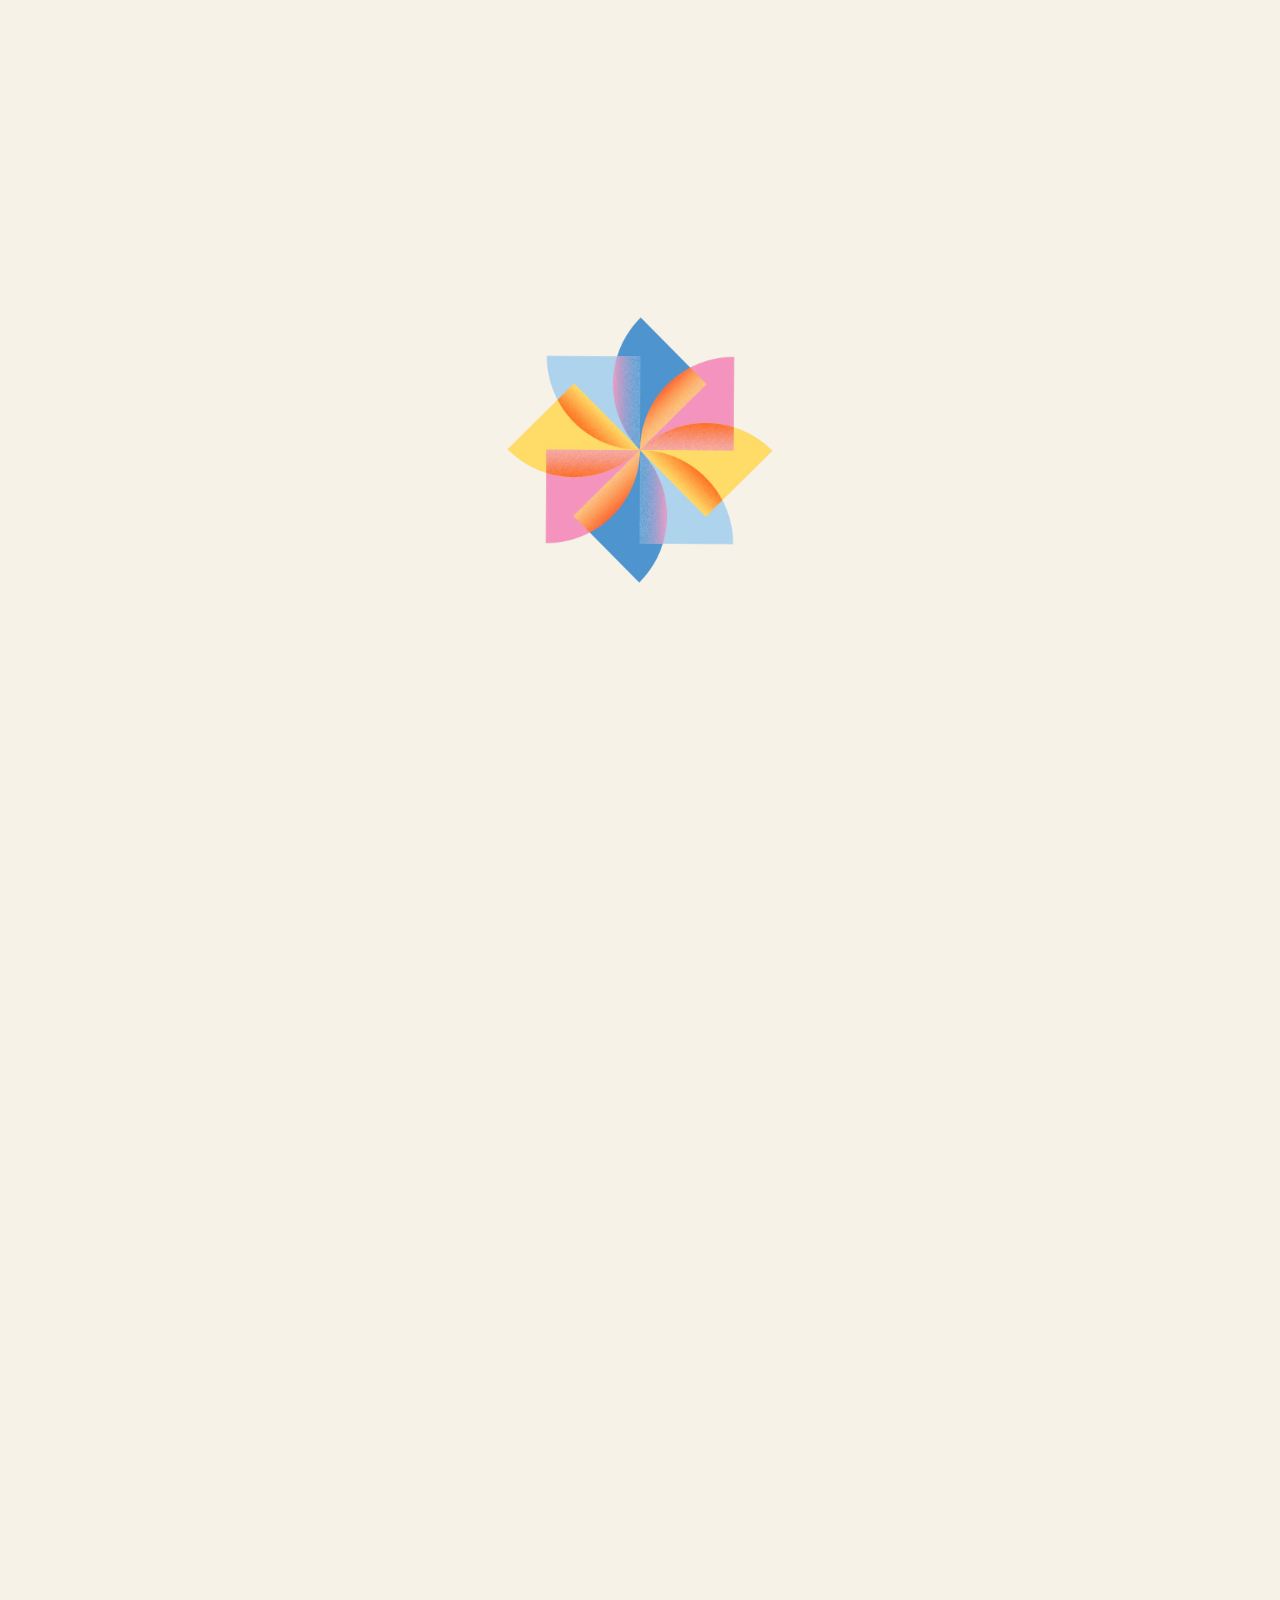
==== commit 561251dc: "Remove dead code left by the menu removal and the "coming soon" era Nothing here is reachable from a" ====
--- a/index.html
+++ b/index.html
@@ -235,7 +235,6 @@
   <script src="vendor/ScrollTrigger.min.js"></script>
   <script src="vendor/ScrollSmoother.min.js"></script>
   <script src="vendor/CustomEase.min.js"></script>
-  <script src="vendor/CustomWiggle.min.js"></script>
   <script type="module" src="js/main.js"></script>
   <script type="module" src="js/transition.js"></script>
 </body>
--- a/css/styles.css
+++ b/css/styles.css
@@ -45,7 +45,6 @@
   --gray3: #c7c7cc;
   --book-dark: rgba(27, 31, 38, 0.72);
   --book-grad: linear-gradient(180deg, #4f94cf 59.62%, #aed3ed 100%); /* interactive book bg */
-  --book-soon: #585a5c;    /* book 4 "coming soon" */
 
   /* Flower-petal + page accents (Figma) */
   --sky: #73aae5;          /* blue petal */
@@ -430,7 +429,7 @@
 
 /* ============================================================================
    HOME SHELF  (section books — rise in on scroll, settle flush to the bottom)
-   Reuses the .book / .spine system; same 1022px centred group as the menu shelf.
+   Reuses the .book / .spine system; same 1022px centred group as the shelf.
    ========================================================================== */
 .home-shelf {
   position: absolute;
@@ -444,10 +443,8 @@
   transform-origin: 50% 100%;
   transform: translateX(-50%) scale(var(--shelf-scale, 1));
 }
-/* Home books use a smaller icon than the menu → room for the date + clear spacing. */
+/* Home books use a smaller icon than the shelf default → room for the date. */
 .home-shelf .book__icon { width: 70px; height: 70px; }
-/* Drop book 4's "(Coming soon)" down to the same level as the dates on books 1–3. */
-.home-shelf .book__soon { margin-top: 46px; }
 
 /* "Last updated:" line — hidden for now (kept in markup for easy re-enable). */
 .book__updated {
@@ -511,48 +508,6 @@
   .js .intro__headline--wrap .word { transform: none; opacity: 1; }
 }
 
-/* ============================================================================
-   MAGNETIC BUTTON COMPONENT  ("True button")
-   .mag-zone = the magnetic field · .mag-btn = pill (transform target) wrapping a
-   .mag-btn__bg fill layer + a .label. On hover the pill and label parallax toward
-   the cursor at different strengths (see magneticButtons() in main.js).
-   Variants: --explore (Figma 2008:147 pill) · --back (menu back button).
-   ========================================================================== */
-.mag-zone {
-  display: flex;
-  align-items: center;
-  justify-content: center;
-}
-.mag-btn {
-  position: relative;
-  display: flex;
-  align-items: center;
-  justify-content: center;
-  border: none;
-  border-radius: 999px;
-  background: transparent;          /* fill lives on .mag-btn__bg */
-  overflow: hidden;                 /* clip the parallaxing label to the pill */
-  cursor: pointer;
-  will-change: transform;
-}
-.mag-btn__bg {
-  position: absolute;
-  inset: 0;
-  z-index: 0;
-  border-radius: inherit;
-}
-.mag-btn .label {
-  position: relative;
-  z-index: 1;
-  pointer-events: none;
-  font-family: var(--font-sans);
-  line-height: normal;
-  text-transform: uppercase;
-  white-space: nowrap;
-  will-change: transform;
-}
-.mag-btn:focus-visible { outline: 2px solid var(--midnight); outline-offset: 4px; }
-
 /* Decorative gray book-spines (the book_element_*.svg vectors), behind the books,
    bottom-aligned and shorter (294px) than the 340px cards. Placed in the 5 gaps. */
 .shelf__spines { position: absolute; inset: 0; z-index: 0; }
@@ -583,7 +538,6 @@
   will-change: transform;
   transition: background 0.3s ease;
 }
-.book--soon { background: var(--book-soon); cursor: default; }
 
 .book__inner {
   position: absolute;
@@ -640,19 +594,6 @@
   line-height: 1.3;
   letter-spacing: -0.4px;
   color: #fff;
-}
-/* "(Coming soon)" — italic serif, matching the "Last updated" style. */
-.book__soon {
-  display: block;
-  margin-top: 11px;
-  font-family: var(--font-serif);
-  font-style: italic;
-  font-weight: 400;
-  font-size: 13px;
-  line-height: 1.3;
-  letter-spacing: 0;
-  text-transform: none;
-  color: rgba(246, 242, 231, 0.85);
 }
 .book__icon {
   position: absolute;
@@ -759,7 +700,6 @@
     -webkit-tap-highlight-color: transparent;
     transition: transform 0.18s ease, filter 0.18s ease;
   }
-  .home-card--soon { background: var(--book-soon); }
   /* Press feedback (no hover/physics) for the interactive cards. */
   a.home-card:active { transform: scale(0.985); filter: brightness(1.04); }
   a.home-card:focus-visible { outline: 3px solid var(--midnight); outline-offset: 3px; }
@@ -798,15 +738,6 @@
     letter-spacing: -0.3px;
     color: #fff;
   }
-  .home-card__soon {
-    display: block;
-    margin-top: 6px;
-    font-family: var(--font-serif);
-    font-style: italic;
-    font-weight: 400;
-    font-size: clamp(13px, 4vw, 16px);
-    color: rgba(246, 242, 231, 0.85);
-  }
 
 }
 
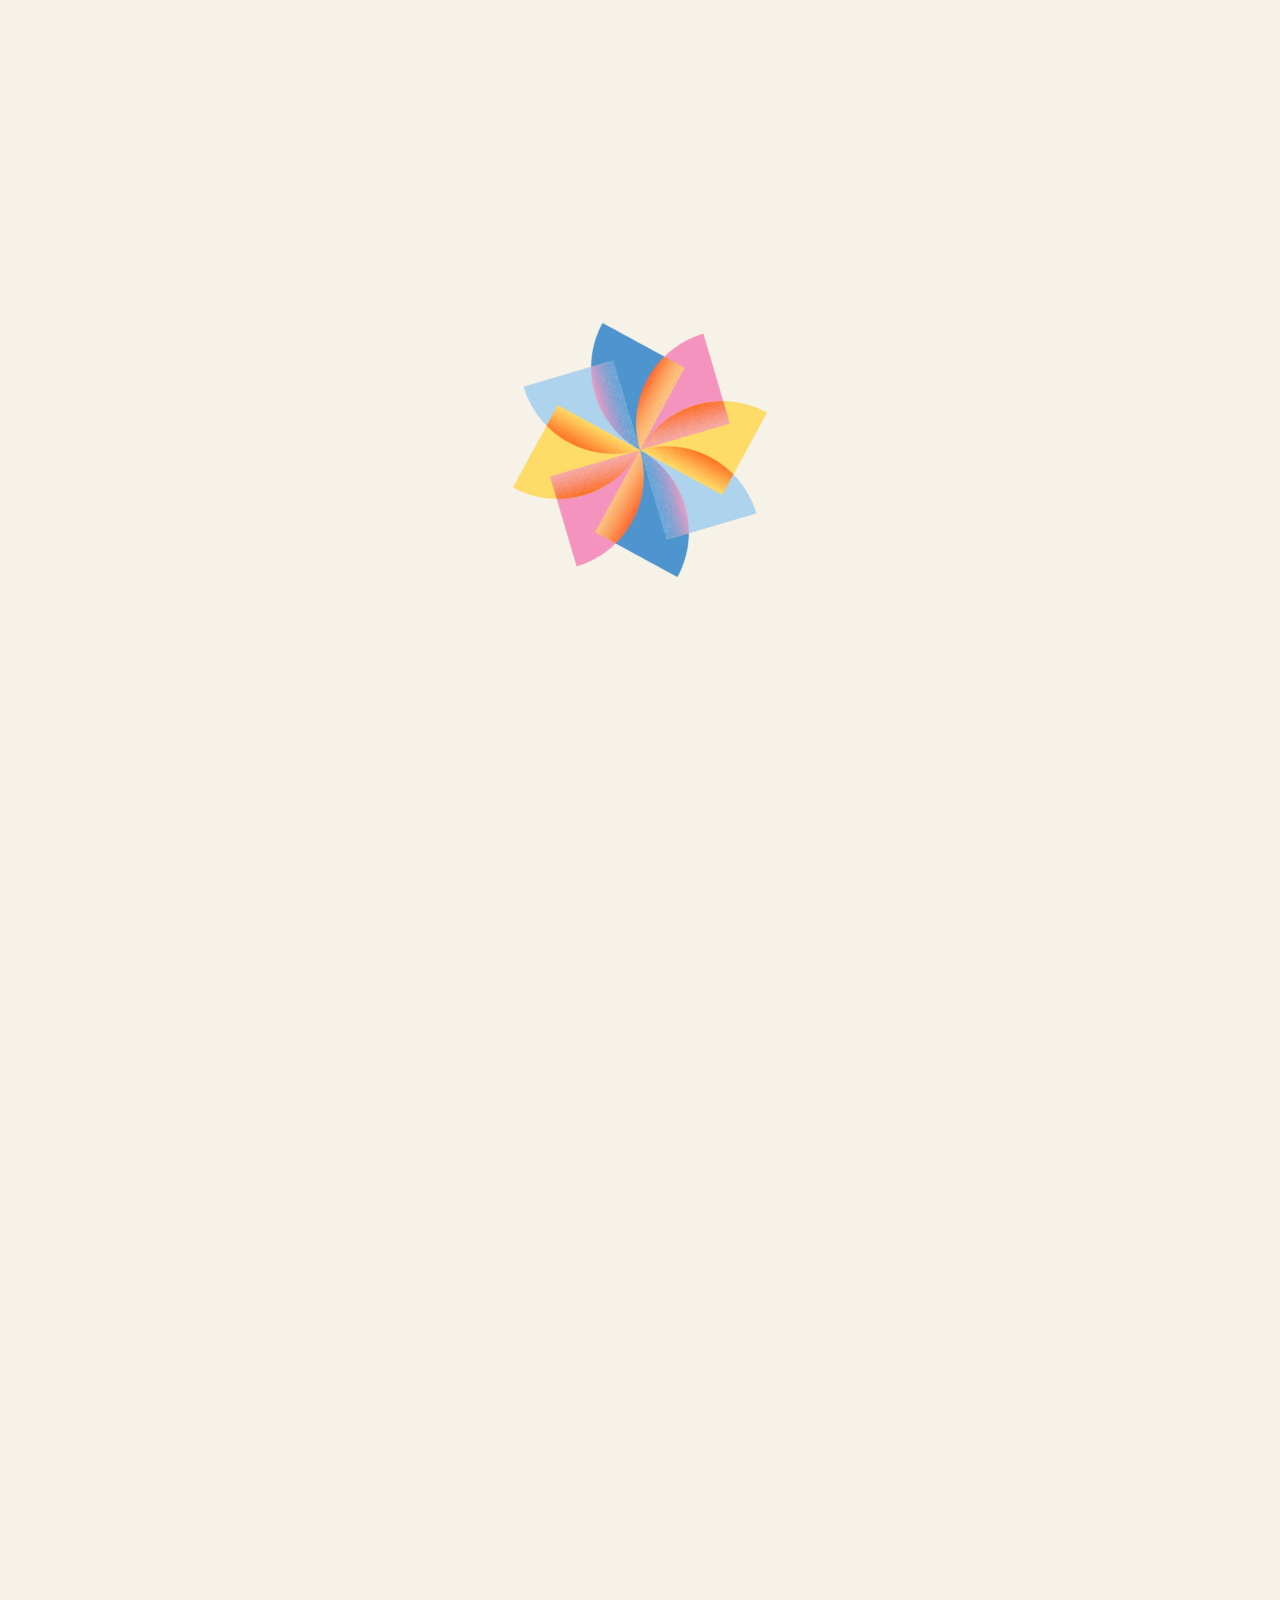
==== commit a634fdc2: "Landing: new headline/CTA copy; intro column widths tuned per breakpoint "Good design / moves with i" ====
--- a/index.html
+++ b/index.html
@@ -66,11 +66,11 @@
     <section class="intro" id="intro">
       <div class="intro__row">
         <h2 class="intro__headline" id="introHeadline">
-          <span class="line"><span class="word">We</span> <span class="word">don&rsquo;t</span> <span class="word">wait</span> <span class="word">for</span> <span class="word">the</span> <span class="word">wind.</span></span>
-          <span class="line"><span class="word">We</span> <span class="word">steer</span> <span class="word">the</span> <span class="word">motion.</span></span>
+          <span class="line"><span class="word">Good</span> <span class="word">design</span></span>
+          <span class="line"><span class="word">moves</span> <span class="word">with</span> <span class="word">intent.</span></span>
         </h2>
         <div class="intro__col">
-          <p class="intro__copy">In a landscape of perpetual change, we are proactively redefining discovery, design, and development. As a result, we created this playbook as a living draft, constantly refining our speed and direction as we adapt to new challenges together. Because design never stands still, neither do we. <button class="intro__explore" type="button" data-about-open>Learn what this playbook is for.</button></p>
+          <p class="intro__copy">In a landscape of perpetual change, we are proactively redefining discovery, design, and development. As a result, we created this playbook as a living draft, constantly refining our speed and direction as we adapt to new challenges together. Because design never stands still, neither do we. <button class="intro__explore" type="button" data-about-open>How to navigate this guide.</button></p>
         </div>
       </div>
 
--- a/css/styles.css
+++ b/css/styles.css
@@ -337,14 +337,15 @@
    ALWAYS exactly two lines: each `.line` is `white-space:nowrap`, and fitHeadline()
    in main.js scales this shared `font-size` (capped ≤54px) so the longest line fits
    the space beside the copy column; once the row stacks (≤1200px) the cap tracks the
-   viewport (17px + 3.1vw ≈ 54px @1200 → 29px @390, floor 26px) so the full-width
-   title scales DOWN as the screen narrows. The `clamp` here is only a no-JS
-   fallback — JS sets an inline `font-size` that overrides it. */
+   viewport (17px + 3.1vw ≈ 54px @1200 → a flat 40px floor below ~740px) so the
+   full-width title scales DOWN as the screen narrows but never below 40px. The
+   `clamp` here is only a no-JS fallback — JS sets an inline `font-size` that
+   overrides it. */
 .intro__headline {
   margin: 0;
   font-family: var(--font-display);
   font-weight: 400;
-  font-size: clamp(26px, 17px + 3.1vw, 54px);   /* fallback; JS fits the real size */
+  font-size: clamp(40px, 17px + 3.1vw, 54px);   /* fallback; JS fits the real size */
   line-height: 1.48;                            /* 80 / 54 */
   letter-spacing: -0.3px;
   color: var(--midnight);
@@ -371,9 +372,12 @@
   margin-block: 0;
 }
 .intro__headline .word { display: inline-block; will-change: transform; }
-/* Right column — Figma 421px: the welcome copy (which now carries the CTA inline). */
+/* Right column — the welcome copy (which now carries the CTA inline). Widened from the
+   original Figma 421px spec to a 560px measure at full width, but a %-based width (not
+   a flat 560px) so it narrows on smaller desktop screens instead of crowding the
+   headline out of its own space as the row approaches the ≤1200px stack point. */
 .intro__col {
-  width: min(421px, 100%);
+  width: min(560px, 43%);
   flex: 0 0 auto;
   display: flex;
   flex-direction: column;
@@ -636,7 +640,7 @@
 /* Desktop: the mobile cards section is not rendered. */
 .home-cards { display: none; }
 
-/* ≤1200px — a two-line 40px title no longer fits beside the 421px copy column, so
+/* ≤1200px — a two-line 40px title no longer fits beside the 560px copy column, so
    STACK the intro to one column: the title takes the full shelf-width (its size now
    tracking the viewport via fitHeadline, ~54px here shrinking as the screen narrows)
    and the copy sits beneath it. The shelf still shows here (down to 800px), so the
@@ -648,7 +652,9 @@
     align-items: flex-start;          /* title + copy left-aligned to the shelf's left edge */
     gap: clamp(28px, 4vw, 44px);      /* more air between the full-width title and the copy */
   }
-  .intro__col { width: min(421px, 100%); }   /* readable measure below the title */
+  /* Static fallback only — fitHeadline() (main.js) sets an inline width here matching
+     the title's own rendered width above 800px, so their edges align. */
+  .intro__col { width: min(421px, 100%); }
 }
 
 @media (max-width: 800px) {
@@ -667,7 +673,7 @@
   /* Intro section stacks: headline above the copy column, cards flow right below
      (no shelf to reserve space for, so the section shrinks to its content). The shelf
      is hidden here, so the row drops the shelf-width cap and just fills the padded box.
-     Headline size comes from fitHeadline() (viewport-tracked, floor 26px). */
+     Headline size comes from fitHeadline() (viewport-tracked, floor 40px). */
   .intro { min-height: auto; padding-block: 96px 28px; padding-inline: clamp(20px, 5.5vw, 32px); overflow: visible; }
   .intro__row { width: 100%; margin-inline: 0; flex-direction: column; gap: 36px; }
   .intro__headline { max-width: 100%; }
